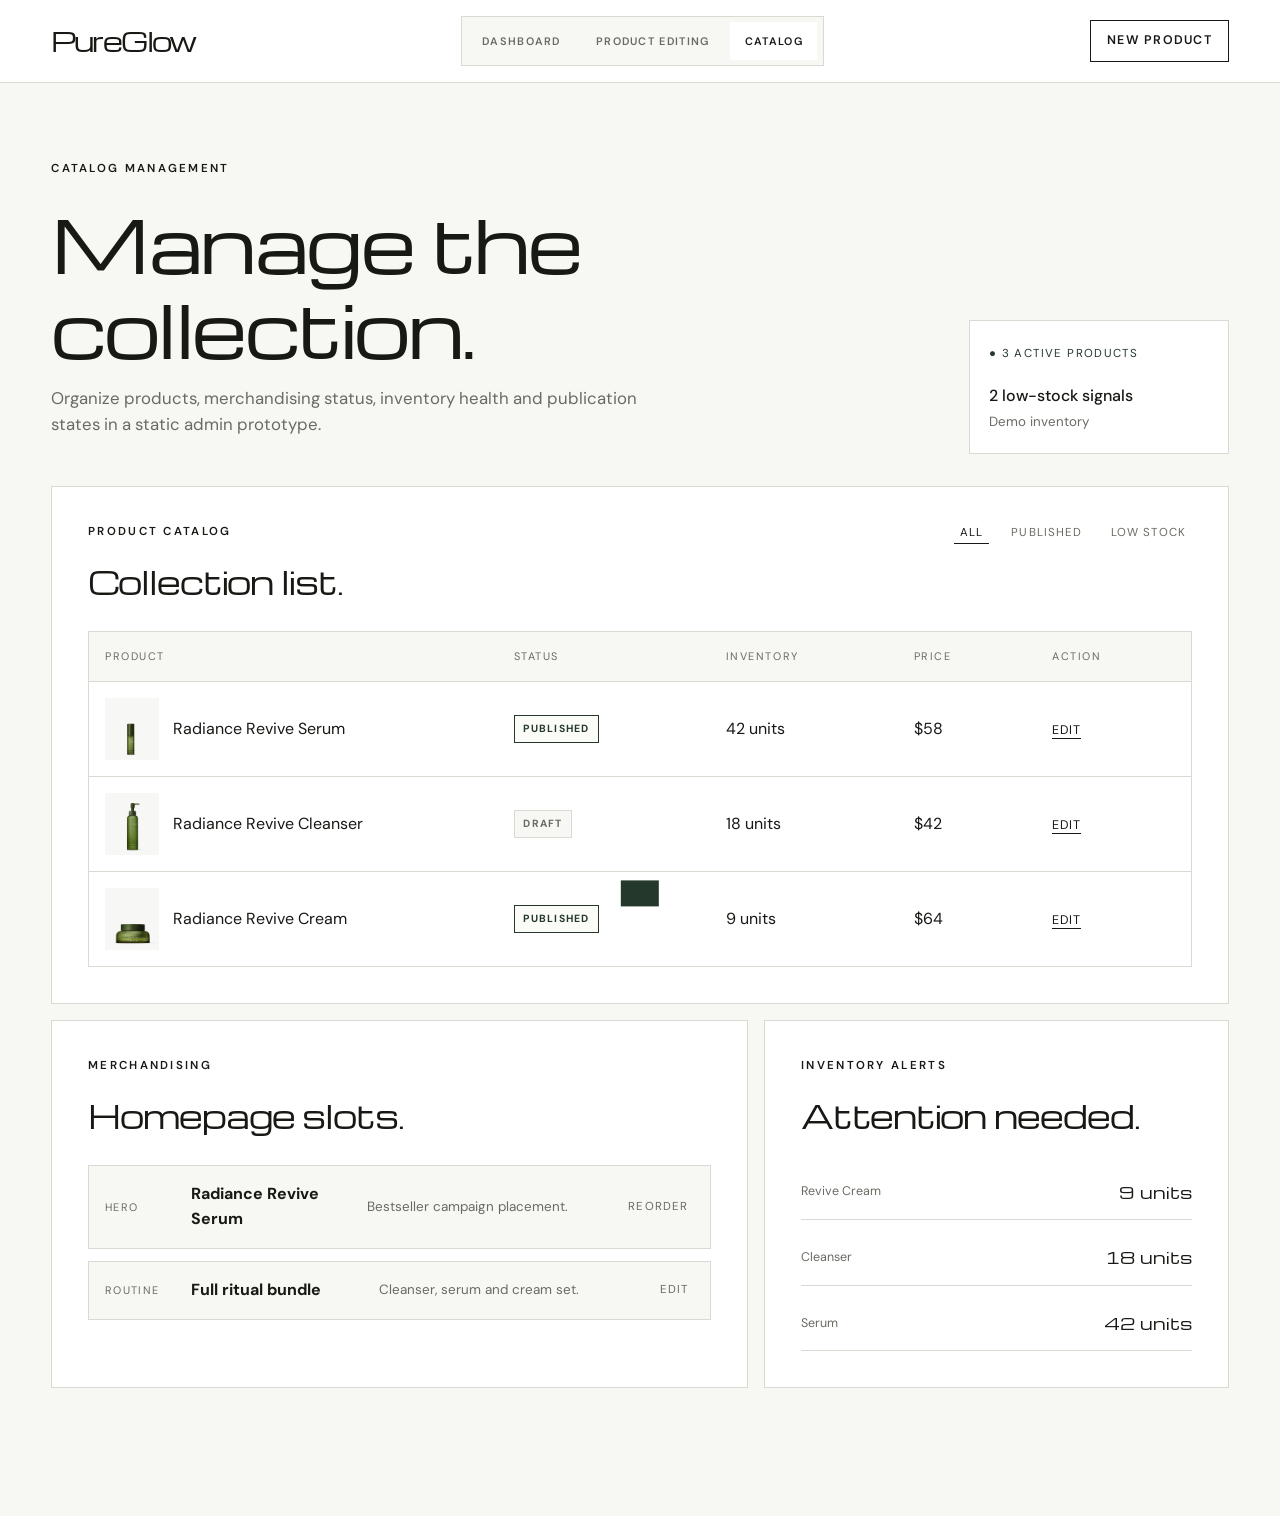
==== admin-catalog.html @ 79639ea2 "add admin catalog, product editing and dashboard pages" ====
<!doctype html>
<html lang="en">
<head>
  <meta charset="utf-8">
  <meta name="viewport" content="width=device-width, initial-scale=1">
  <meta name="description" content="PureGlow admin catalog management concept.">
  <title>Catalog Management — PureGlow Admin</title>
  <link rel="preconnect" href="https://fonts.googleapis.com">
  <link rel="preconnect" href="https://fonts.gstatic.com" crossorigin>
  <link href="https://fonts.googleapis.com/css2?family=DM+Sans:wght@300;400;500;600&family=Michroma&display=swap" rel="stylesheet">
  <link rel="stylesheet" href="./resources/css/style.css">
  <script src="./resources/js/app.js" defer></script>
</head>
<body data-page="admin">
  <a class="skip-link" href="#main">Skip to content</a>
  <header class="admin-header">
    <nav class="admin-topbar shell" aria-label="Admin navigation">
      <a class="wordmark" href="./index.html">PureGlow</a>
      <div class="admin-tabs">
        <a href="./admin-dashboard.html">Dashboard</a>
        <a href="./admin-product-edit.html">Product editing</a>
        <a class="active" href="./admin-catalog.html">Catalog</a>
      </div>
      <button class="button button--outline button--small" type="button" data-admin-action>New product</button>
    </nav>
  </header>

  <main id="main" class="admin-shell shell">
    <section class="admin-hero reveal">
      <div>
        <p class="eyebrow">Catalog management</p>
        <h1>Manage the collection.</h1>
        <p>Organize products, merchandising status, inventory health and publication states in a static admin prototype.</p>
      </div>
      <div class="admin-status"><span>● 3 active products</span><b>2 low-stock signals</b><small>Demo inventory</small></div>
    </section>

    <section class="admin-panel reveal">
      <div class="admin-panel__heading">
        <div><p class="eyebrow">Product catalog</p><h2>Collection list.</h2></div>
        <div class="admin-filters">
          <button class="active" type="button" data-admin-action>All</button>
          <button type="button" data-admin-action>Published</button>
          <button type="button" data-admin-action>Low stock</button>
        </div>
      </div>
      <div class="catalog-table" role="table" aria-label="Catalog products">
        <div class="catalog-row catalog-row--head" role="row">
          <span>Product</span><span>Status</span><span>Inventory</span><span>Price</span><span>Action</span>
        </div>
        <div class="catalog-row" role="row">
          <span><img src="./resources/images/custom-blended-moisture-building-essence.jpg" alt="">Radiance Revive Serum</span>
          <span><b class="admin-badge">Published</b></span>
          <span>42 units</span>
          <span>$58</span>
          <span><a href="./admin-product-edit.html">Edit</a></span>
        </div>
        <div class="catalog-row" role="row">
          <span><img src="./resources/images/custom-blended-milk-cleanser.jpg" alt="">Radiance Revive Cleanser</span>
          <span><b class="admin-badge admin-badge--soft">Draft</b></span>
          <span>18 units</span>
          <span>$42</span>
          <span><a href="./admin-product-edit.html">Edit</a></span>
        </div>
        <div class="catalog-row" role="row">
          <span><img src="./resources/images/custom-blended-conditioning-cream.jpg" alt="">Radiance Revive Cream</span>
          <span><b class="admin-badge">Published</b></span>
          <span>9 units</span>
          <span>$64</span>
          <span><a href="./admin-product-edit.html">Edit</a></span>
        </div>
      </div>
    </section>

    <section class="admin-grid">
      <article class="admin-panel reveal">
        <div class="admin-panel__heading"><div><p class="eyebrow">Merchandising</p><h2>Homepage slots.</h2></div></div>
        <div class="admin-modules">
          <article><span>Hero</span><b>Radiance Revive Serum</b><p>Bestseller campaign placement.</p><button type="button" data-admin-action>Reorder</button></article>
          <article><span>Routine</span><b>Full ritual bundle</b><p>Cleanser, serum and cream set.</p><button type="button" data-admin-action>Edit</button></article>
        </div>
      </article>
      <article class="admin-panel reveal">
        <div class="admin-panel__heading"><div><p class="eyebrow">Inventory alerts</p><h2>Attention needed.</h2></div></div>
        <div class="admin-funnel">
          <div><span>Revive Cream</span><b>9 units</b></div>
          <div><span>Cleanser</span><b>18 units</b></div>
          <div><span>Serum</span><b>42 units</b></div>
        </div>
      </article>
    </section>
  </main>
  <div class="toast" role="status" aria-live="polite" data-toast></div>
</body>
</html>
---- resources/css/style.css ----
:root {
  --ink: #171914;
  --muted: #696b63;
  --paper: #f7f7f3;
  --white: #fff;
  --sage: #dce2d6;
  --forest: #24382b;
  --sand: #c7b794;
  --line: #d9dbd3;
  --shell: min(92vw, 1380px);
  --space: clamp(5rem, 10vw, 10rem);
  --display: "Michroma", sans-serif;
  --body: "DM Sans", sans-serif;
}

* { box-sizing: border-box; }
[hidden] { display: none !important; }
html { scroll-behavior: smooth; }
body { margin: 0; color: var(--ink); background: var(--white); font-family: var(--body); font-size: 16px; line-height: 1.55; -webkit-font-smoothing: antialiased; }
body.locked { overflow: hidden; }
img { display: block; width: 100%; }
a { color: inherit; text-decoration: none; }
button, input, select { font: inherit; }
button { color: inherit; }
h1, h2, h3, p { margin-top: 0; }
h1, h2 { font-family: var(--display); font-weight: 400; letter-spacing: -.035em; line-height: 1.18; }
h2 { font-size: clamp(2rem, 4.2vw, 4.5rem); }
h3 { line-height: 1.25; }
.shell { width: var(--shell); margin-inline: auto; }
.section { padding-block: var(--space); }
.eyebrow { margin-bottom: 1.4rem; font-size: .72rem; font-weight: 600; letter-spacing: .2em; text-transform: uppercase; }
.fine-print { font-size: .72rem !important; color: var(--muted); }
.sr-only { position: absolute; width: 1px; height: 1px; padding: 0; margin: -1px; overflow: hidden; clip: rect(0,0,0,0); white-space: nowrap; border: 0; }
.svg-sprite { position: absolute; width: 0; height: 0; overflow: hidden; }
.skip-link { position: fixed; top: .75rem; left: .75rem; z-index: 100; transform: translateY(-200%); padding: .75rem 1rem; background: var(--ink); color: white; }
.skip-link:focus { transform: none; }
:focus-visible { outline: 2px solid #5d795f; outline-offset: 4px; }

.announcement { position: relative; z-index: 31; min-height: 34px; display: grid; place-items: center; padding: .4rem 3rem; background: var(--paper); border-bottom: 1px solid var(--line); font-size: .72rem; letter-spacing: .08em; text-align: center; }
.announcement p { margin: 0; }
.announcement__close { position: absolute; right: 1rem; border: 0; background: none; cursor: pointer; font-size: 1.2rem; }
.site-header { position: sticky; top: 0; z-index: 30; background: rgba(255,255,255,.94); border-bottom: 1px solid transparent; backdrop-filter: blur(16px); transition: border-color .25s; }
.site-header.scrolled { border-color: var(--line); }
.nav { height: 82px; display: grid; grid-template-columns: 1fr auto 1fr; align-items: center; }
.wordmark { font-family: var(--display); font-size: clamp(1.25rem, 2vw, 1.8rem); letter-spacing: -.08em; }
.nav__links { display: flex; gap: clamp(1.2rem, 3vw, 3rem); font-size: .72rem; font-weight: 600; letter-spacing: .14em; text-transform: uppercase; }
.nav__links a { position: relative; }
.nav__links a::after { content: ""; position: absolute; left: 0; right: 100%; bottom: -.5rem; height: 1px; background: currentColor; transition: right .25s; }
.nav__links a:hover::after { right: 0; }
.nav__actions { display: flex; justify-content: flex-end; gap: .35rem; }
.icon-button { position: relative; width: 42px; height: 42px; display: grid; place-items: center; border: 0; background: transparent; cursor: pointer; border-radius: 50%; }
.icon-button:hover, .icon-button.active { background: var(--paper); }
.icon-button svg, .heart-button svg, .save-button svg { width: 21px; height: 21px; }
.count { position: absolute; top: 2px; right: 1px; min-width: 18px; height: 18px; padding: 0 4px; display: grid; place-items: center; border-radius: 20px; color: white; background: var(--forest); font-size: .65rem; }
.nav__menu { display: none; }

.hero { position: relative; min-height: calc(100vh - 116px); max-height: 880px; overflow: hidden; background: #dedbcb; }
.hero__media, .hero__media img { position: absolute; inset: 0; height: 100%; }
.hero__media img { object-fit: cover; }
.hero::after { content: ""; position: absolute; inset: 0; background: linear-gradient(90deg, rgba(20,24,17,.68) 0%, rgba(20,24,17,.34) 36%, transparent 68%); }
.hero__content { position: relative; z-index: 2; width: min(720px, 75%); padding: clamp(5rem, 12vh, 8rem) clamp(1.5rem, 5vw, 5.5rem); color: white; }
.hero h1 { margin-bottom: 1.5rem; font-size: clamp(2.7rem, 6vw, 6.4rem); }
.hero__content > p:not(.eyebrow) { max-width: 420px; margin-bottom: 2.2rem; font-size: 1.08rem; }
.hero__caption { position: absolute; z-index: 2; right: 2rem; bottom: 1.5rem; color: white; font-size: .7rem; letter-spacing: .14em; text-transform: uppercase; }
.button { min-height: 48px; display: inline-flex; justify-content: center; align-items: center; padding: .8rem 1.35rem; border: 1px solid transparent; cursor: pointer; font-size: .78rem; font-weight: 600; letter-spacing: .1em; text-transform: uppercase; transition: color .25s, background .25s, border-color .25s; }
.button--light { border-color: rgba(255,255,255,.65); color: white; }
.button--light:hover { color: var(--ink); background: white; }
.button--dark { color: white; background: var(--ink); }
.button--dark:hover { background: var(--forest); }
.button--outline { border-color: var(--ink); background: transparent; }
.button--outline:hover { color: white; background: var(--ink); }
.button--small { min-height: 42px; padding: .65rem 1rem; }
.button:disabled { cursor: not-allowed; opacity: .45; }
.text-link { display: inline-flex; align-items: center; gap: 1.2rem; padding-bottom: .3rem; border-bottom: 1px solid; font-size: .8rem; font-weight: 600; letter-spacing: .1em; text-transform: uppercase; }
.text-link span { transition: transform .2s; }
.text-link:hover span { transform: translate(3px,-3px); }

.manifesto { display: grid; grid-template-columns: 1.45fr .55fr; gap: 8vw; align-items: end; }
.manifesto h2 { margin-bottom: 0; }
.manifesto__copy { max-width: 440px; padding-bottom: .5rem; }
.manifesto__copy > p { margin-bottom: 2.5rem; color: var(--muted); font-size: 1.12rem; }
.section-heading { display: flex; justify-content: space-between; align-items: end; gap: 2rem; margin-bottom: 3rem; }
.section-heading h2 { margin-bottom: 0; }
.section-heading > p { max-width: 380px; margin-bottom: .5rem; color: var(--muted); }
.products-section { background: var(--paper); }
.product-grid { display: grid; grid-template-columns: repeat(3, 1fr); gap: clamp(1rem, 2.3vw, 2.5rem); }
.product-card__media { position: relative; display: block; overflow: hidden; aspect-ratio: 4 / 4.7; background: #f2f2ef; }
.product-card__media img { position: absolute; inset: 0; height: 100%; object-fit: cover; transition: opacity .55s, transform .7s; }
.product-card__secondary { opacity: 0; }
.product-card__media:hover .product-card__primary { opacity: 0; transform: scale(1.025); }
.product-card__media:hover .product-card__secondary { opacity: 1; transform: scale(1.025); }
.badge { position: absolute; z-index: 2; top: 1rem; left: 1rem; padding: .35rem .55rem; background: rgba(255,255,255,.85); font-size: .65rem; letter-spacing: .12em; text-transform: uppercase; }
.product-card__meta { min-height: 124px; display: flex; justify-content: space-between; gap: 1rem; padding-block: 1.35rem 1rem; border-bottom: 1px solid var(--line); }
.product-card__type { margin-bottom: .45rem; color: var(--muted); font-size: .67rem; letter-spacing: .14em; text-transform: uppercase; }
.product-card h3 { margin-bottom: .35rem; font-size: 1rem; font-weight: 600; }
.product-card__meta div > p:last-child { max-width: 270px; margin-bottom: 0; color: var(--muted); font-size: .88rem; }
.product-card__price { flex: none; margin: 0; font-size: .9rem; }
.product-card__actions { display: flex; gap: .6rem; padding-top: 1rem; }
.product-card__actions .button { flex: 1; }
.heart-button { width: 44px; flex: none; border: 1px solid var(--line); background: transparent; cursor: pointer; }
.heart-button.active svg, .save-button.active svg { fill: var(--forest); color: var(--forest); }

.editorial { display: grid; grid-template-columns: 1.15fr .85fr; gap: clamp(3rem, 8vw, 9rem); align-items: center; }
.editorial__image img { height: min(75vw, 780px); object-fit: cover; }
.editorial__content { max-width: 520px; }
.editorial__content > p:not(.eyebrow) { margin-bottom: 2.5rem; color: var(--muted); font-size: 1.05rem; }
.editorial__facts { margin: 0 0 2.5rem; }
.editorial__facts div { display: grid; grid-template-columns: 55px 1fr; padding: 1rem 0; border-top: 1px solid var(--line); }
.editorial__facts dt { color: var(--muted); font-size: .72rem; }
.editorial__facts dd { margin: 0; }

.concerns { color: white; background: var(--forest); }
.concern-grid { display: grid; grid-template-columns: repeat(4, 1fr); }
.concern-card { position: relative; min-height: 310px; display: flex; flex-direction: column; justify-content: flex-end; padding: 1.8rem; border: 1px solid rgba(255,255,255,.2); transition: color .3s, background .3s; }
.concern-card + .concern-card { border-left: 0; }
.concern-card > span { position: absolute; top: 1.5rem; left: 1.8rem; font-size: .68rem; opacity: .6; }
.concern-card h3 { margin-bottom: .2rem; font-family: var(--display); font-size: 1.25rem; font-weight: 400; }
.concern-card p { margin: 0; opacity: .65; font-size: .85rem; }
.concern-card b { position: absolute; right: 1.8rem; bottom: 1.9rem; font-weight: 400; }
.concern-card:hover { color: var(--ink); background: var(--sage); }

.routine { display: grid; grid-template-columns: .75fr 1.25fr; gap: 8vw; align-items: start; }
.routine__intro { position: sticky; top: 130px; }
.routine__intro > p:not(.eyebrow) { max-width: 420px; color: var(--muted); }
.routine__progress { display: flex; gap: .5rem; margin-top: 2rem; }
.routine__progress span { width: 36px; height: 2px; background: var(--line); }
.routine__progress span.active { background: var(--forest); }
.routine__panel { min-height: 510px; padding: clamp(2rem, 5vw, 5rem); background: var(--paper); }
.step-label { color: var(--muted); font-size: .68rem; letter-spacing: .15em; text-transform: uppercase; }
.routine-step h3 { max-width: 570px; margin: 2.3rem 0 3rem; font-family: var(--display); font-size: clamp(1.35rem, 2.5vw, 2.4rem); font-weight: 400; }
.option-grid { display: grid; grid-template-columns: 1fr 1fr; }
.option-grid button { min-height: 88px; padding: 1rem; border: 1px solid var(--line); background: white; cursor: pointer; text-align: left; }
.option-grid button:nth-child(even) { border-left: 0; }
.option-grid button:nth-child(n+3) { border-top: 0; }
.option-grid button:hover { color: white; background: var(--forest); }
.routine-result__products { margin-bottom: 2rem; }
.routine-result__products div { display: grid; grid-template-columns: 100px 1fr 1fr; gap: 1rem; padding: 1.2rem 0; border-top: 1px solid var(--line); }
.routine-result__products span { color: var(--muted); font-size: .68rem; letter-spacing: .1em; }
.routine-result__products p { margin: 0; color: var(--muted); font-size: .85rem; }
.routine-result__actions { display: flex; align-items: center; gap: 1.5rem; }
.text-button { padding: .5rem 0; border: 0; border-bottom: 1px solid; background: transparent; cursor: pointer; }

.ingredient { display: grid; grid-template-columns: 1fr 1fr; padding: 0; background: var(--sage); }
.ingredient__image img { height: 100%; min-height: 720px; object-fit: cover; }
.ingredient__content { display: flex; flex-direction: column; justify-content: center; padding: clamp(3rem, 8vw, 8rem); }
.ingredient__content > p:not(.eyebrow,.fine-print) { max-width: 520px; color: #4f564e; font-size: 1.05rem; }
.ingredient__metrics { display: flex; gap: 4rem; margin: 2.5rem 0; }
.ingredient__metrics div { display: flex; flex-direction: column; }
.ingredient__metrics strong { font-family: var(--display); font-size: 2.5rem; font-weight: 400; }
.ingredient__metrics span { color: var(--muted); font-size: .72rem; letter-spacing: .1em; text-transform: uppercase; }
.values { display: grid; grid-template-columns: repeat(3,1fr); gap: 1px; padding-top: calc(var(--space) * .7); padding-bottom: calc(var(--space) * .7); background: var(--line); }
.values article { padding: 2rem; background: white; text-align: center; }
.values img { width: 48px; height: 48px; margin: 0 auto 1.5rem; }
.values h3 { margin-bottom: .25rem; font-size: .9rem; letter-spacing: .08em; text-transform: uppercase; }
.values p { margin: 0; color: var(--muted); font-size: .85rem; }

.journal { border-top: 1px solid var(--line); }
.journal-grid { display: grid; grid-template-columns: 1.35fr .65fr; gap: 2rem; }
.journal-card img { aspect-ratio: 4 / 3; object-fit: cover; }
.journal-card--large img { aspect-ratio: 16 / 10; }
.journal-card div { padding: 1.5rem 0; }
.journal-card h3 { max-width: 610px; margin-bottom: 1rem; font-family: var(--display); font-size: clamp(1.1rem, 2vw, 1.8rem); font-weight: 400; }
.journal-card a { border-bottom: 1px solid; font-size: .8rem; }
.newsletter { padding: 5rem 0; background: var(--sand); }
.newsletter__inner { display: grid; grid-template-columns: 1fr 1fr; gap: 4rem; align-items: end; }
.newsletter h2 { max-width: 650px; margin: 0; font-size: clamp(1.6rem, 3vw, 3rem); }
.newsletter form { display: flex; border-bottom: 1px solid var(--ink); }
.newsletter input { flex: 1; min-width: 0; padding: 1rem 0; border: 0; background: transparent; outline: 0; }
.newsletter button { border: 0; background: transparent; cursor: pointer; font-size: .75rem; letter-spacing: .08em; text-transform: uppercase; }
.newsletter button span { margin-left: 1rem; }
.site-footer { padding: 5rem 0 1.5rem; color: white; background: var(--ink); }
.footer__grid { display: grid; grid-template-columns: 2fr repeat(3,1fr); gap: 4rem; }
.wordmark--light { display: inline-block; margin-bottom: 1.5rem; }
.footer__grid > div:first-child p { max-width: 330px; color: #a9aba4; }
.footer__label { color: #777a71; font-size: .68rem; letter-spacing: .16em; text-transform: uppercase; }
.footer__grid > div:not(:first-child) { display: flex; flex-direction: column; align-items: flex-start; gap: .7rem; font-size: .85rem; }
.footer__grid a:hover { color: var(--sand); }
.footer__bottom { display: flex; justify-content: space-between; margin-top: 5rem; padding-top: 1.3rem; border-top: 1px solid #343630; color: #777a71; font-size: .72rem; }

.overlay { position: fixed; z-index: 60; inset: 0; background: rgba(13,15,11,.42); backdrop-filter: blur(3px); }
.drawer { position: fixed; z-index: 70; top: 0; right: 0; width: min(480px, 100%); height: 100dvh; display: flex; flex-direction: column; background: white; transform: translateX(102%); transition: transform .35s ease; }
.drawer.open { transform: none; }
.drawer__header { min-height: 86px; display: flex; justify-content: space-between; align-items: center; padding: 1.5rem 2rem; border-bottom: 1px solid var(--line); }
.drawer__header h2 { margin: 0; font-family: var(--body); font-size: 1.1rem; letter-spacing: 0; }
.drawer__header button, .search-panel__header button { border: 0; background: none; cursor: pointer; font-size: 1.8rem; }
.drawer__body { flex: 1; overflow: auto; padding: 2rem; }
.empty-state { height: 100%; display: grid; place-content: center; text-align: center; color: var(--muted); }
.empty-state b { margin-bottom: .5rem; color: var(--ink); font-family: var(--display); font-weight: 400; }
.drawer-item { display: grid; grid-template-columns: 90px 1fr auto; gap: 1rem; padding-bottom: 1.2rem; margin-bottom: 1.2rem; border-bottom: 1px solid var(--line); }
.drawer-item img { width: 90px; height: 105px; object-fit: cover; background: var(--paper); }
.drawer-item h3 { margin-bottom: .2rem; font-size: .9rem; }
.drawer-item p { color: var(--muted); font-size: .8rem; }
.drawer-item button { align-self: start; border: 0; background: none; cursor: pointer; }
.drawer__footer { padding: 1.5rem 2rem 2rem; border-top: 1px solid var(--line); }
.drawer__footer > div { display: flex; justify-content: space-between; margin-bottom: 1.2rem; }
.drawer__footer .button { width: 100%; }
.drawer__footer p { margin: .8rem 0 0; color: var(--muted); font-size: .72rem; text-align: center; }
.search-panel { position: fixed; z-index: 80; inset: 0; overflow: auto; background: var(--paper); }
.search-panel__header { height: 92px; display: flex; justify-content: space-between; align-items: center; }
.search-panel__content { padding-top: min(13vh, 9rem); }
.search-panel input { width: 100%; padding: 0 0 1.2rem; border: 0; border-bottom: 1px solid var(--ink); background: transparent; outline: 0; font-family: var(--display); font-size: clamp(1.4rem, 4vw, 4rem); }
.search-results { display: grid; grid-template-columns: repeat(3,1fr); gap: 1.5rem; margin-top: 3rem; }
.search-result { display: grid; grid-template-columns: 95px 1fr; gap: 1rem; padding: 1rem; background: white; }
.search-result img { height: 105px; object-fit: cover; }
.search-result p { margin: .35rem 0 0; color: var(--muted); font-size: .8rem; }
.toast { position: fixed; z-index: 100; left: 50%; bottom: 2rem; padding: .8rem 1.2rem; color: white; background: var(--forest); transform: translate(-50%, 150%); transition: transform .3s; font-size: .8rem; }
.toast.show { transform: translate(-50%,0); }

/* Product detail */
.breadcrumbs { display: flex; gap: .7rem; padding-top: 1.5rem; color: var(--muted); font-size: .72rem; }
.product-detail { display: grid; grid-template-columns: 1.18fr .82fr; gap: clamp(3rem, 8vw, 8rem); padding-top: 2rem; padding-bottom: var(--space); }
.product-gallery__main { background: var(--paper); }
.product-gallery__main img { aspect-ratio: 1 / 1.08; object-fit: cover; }
.product-gallery__thumbs { display: grid; grid-template-columns: repeat(3,1fr); gap: .7rem; margin-top: .7rem; }
.product-gallery__thumbs button { padding: 0; border: 1px solid transparent; background: var(--paper); cursor: pointer; }
.product-gallery__thumbs button.active { border-color: var(--ink); }
.product-gallery__thumbs img { aspect-ratio: 1; object-fit: cover; }
.product-info { position: sticky; top: 120px; align-self: start; padding-top: 2rem; }
.product-info__title { display: flex; justify-content: space-between; gap: 2rem; align-items: start; }
.product-info h1 { font-size: clamp(2.2rem, 4.5vw, 4.7rem); }
.product-info__title > p { font-size: 1.1rem; }
.product-info__lead { max-width: 580px; color: var(--muted); font-size: 1.05rem; }
.rating { display: flex; gap: 1rem; margin: 1.5rem 0; font-size: .78rem; }
.rating span { letter-spacing: .16em; }
.rating a { border-bottom: 1px solid; }
.skin-tags { display: flex; flex-wrap: wrap; gap: .5rem; margin-bottom: 2rem; }
.skin-tags span { padding: .4rem .7rem; border: 1px solid var(--line); border-radius: 30px; color: var(--muted); font-size: .72rem; }
.purchase-row { display: grid; grid-template-columns: 120px 1fr; gap: .7rem; }
.quantity { display: grid; grid-template-columns: repeat(3,1fr); border: 1px solid var(--line); }
.quantity button { border: 0; background: white; cursor: pointer; font-size: 1.1rem; }
.quantity output { display: grid; place-items: center; }
.save-button { width: 100%; display: flex; justify-content: center; align-items: center; gap: .7rem; margin-top: .7rem; padding: .75rem; border: 1px solid var(--line); background: white; cursor: pointer; font-size: .78rem; }
.delivery-note { margin: 1.3rem 0 2rem; color: var(--muted); font-size: .78rem; }
.delivery-note span { margin-right: .45rem; color: #6b8e67; font-size: .6rem; }
.accordions { border-top: 1px solid var(--line); }
.accordions details { border-bottom: 1px solid var(--line); }
.accordions summary { display: flex; justify-content: space-between; padding: 1.2rem 0; cursor: pointer; font-size: .85rem; font-weight: 600; list-style: none; }
.accordions summary::-webkit-details-marker { display: none; }
.accordions details[open] summary span { transform: rotate(45deg); }
.accordions details > div { padding: 0 0 1.2rem; color: var(--muted); font-size: .9rem; }
.product-story { display: grid; grid-template-columns: .75fr 1.25fr; gap: 7vw; align-items: center; border-top: 1px solid var(--line); }
.product-story__copy p:not(.eyebrow) { max-width: 450px; color: var(--muted); }
.product-story__image img { max-height: 680px; object-fit: cover; }
.formula { background: var(--forest); color: white; }
.formula-grid { display: grid; grid-template-columns: repeat(3,1fr); }
.formula-grid article { min-height: 300px; padding: 2rem; border: 1px solid rgba(255,255,255,.18); }
.formula-grid article + article { border-left: 0; }
.formula-grid span { opacity: .5; font-size: .72rem; }
.formula-grid h3 { margin-top: 7rem; font-family: var(--display); font-weight: 400; }
.formula-grid p { max-width: 300px; margin: 0; opacity: .65; }
.reviews { display: grid; grid-template-columns: .4fr .6fr; gap: 8vw; }
.reviews__score { display: flex; flex-direction: column; align-items: flex-start; }
.reviews__score strong { font-family: var(--display); font-size: 5rem; font-weight: 400; }
.reviews__score span { letter-spacing: .2em; }
.reviews__score > p:last-child { color: var(--muted); font-size: .8rem; }
.reviews__list blockquote { margin: 0; padding: 2rem 0; border-top: 1px solid var(--line); }
.reviews__list blockquote p { font-family: var(--display); font-size: clamp(1.1rem, 2vw, 1.7rem); }
.reviews__list footer { display: flex; justify-content: space-between; color: var(--muted); font-size: .75rem; }
.recommendations { background: var(--paper); }
.product-grid--two { grid-template-columns: repeat(2, minmax(0, 440px)); }
.mobile-buy { display: none; }

/* Checkout */
body[data-page="checkout"] { background: var(--paper); }
.checkout-header { border-bottom-color: var(--line); }
.checkout-steps { display: flex; justify-content: center; gap: .75rem; color: var(--muted); font-size: .68rem; font-weight: 600; letter-spacing: .14em; text-transform: uppercase; }
.checkout-steps span { display: inline-flex; align-items: center; gap: .75rem; }
.checkout-steps span:not(:last-child)::after { content: ""; width: 36px; height: 1px; background: var(--line); }
.checkout-steps .active { color: var(--ink); }
.checkout-back { border-bottom: 0; font-size: .68rem; }
.checkout-hero { padding: clamp(3rem, 6vw, 5.4rem) 0 clamp(1.4rem, 3vw, 2.8rem); background: linear-gradient(180deg, white 0%, var(--paper) 100%); }
.checkout-hero__inner { max-width: 780px; }
.checkout-hero h1 { margin-bottom: 1rem; font-size: clamp(2.5rem, 5vw, 4.8rem); }
.checkout-hero p:not(.eyebrow) { max-width: 620px; color: var(--muted); font-size: 1.08rem; }
.checkout { display: grid; grid-template-columns: minmax(0, 1fr) minmax(360px, 470px); gap: clamp(2rem, 5vw, 5rem); padding-bottom: var(--space); }
.checkout-form { display: grid; gap: 1rem; }
.checkout-card, .order-summary__sticky, .confirmation__card { border: 1px solid var(--line); background: white; }
.checkout-card { padding: clamp(1.4rem, 3vw, 2.4rem); }
.checkout-card__heading { display: flex; justify-content: space-between; align-items: start; gap: 2rem; margin-bottom: 1.6rem; }
.checkout-card__heading h2, .order-summary__header h2 { margin: 0; font-family: var(--display); font-size: clamp(1.25rem, 2.2vw, 2rem); font-weight: 400; }
.checkout-card__heading .eyebrow, .order-summary__header .eyebrow { margin-bottom: .45rem; }
.checkout-card__heading > span { padding: .32rem .55rem; border: 1px solid var(--line); border-radius: 999px; color: var(--muted); font-size: .68rem; letter-spacing: .12em; text-transform: uppercase; }
.express-options { display: grid; grid-template-columns: repeat(3,1fr); gap: .7rem; }
.express-options button { min-height: 50px; border: 1px solid var(--ink); background: var(--ink); color: white; cursor: pointer; font-size: .78rem; font-weight: 600; letter-spacing: .08em; text-transform: uppercase; }
.express-options button:hover { background: var(--forest); border-color: var(--forest); }
.field-grid { display: grid; grid-template-columns: 1fr 1fr; gap: .9rem; }
.field { display: flex; flex-direction: column; gap: .45rem; color: var(--muted); font-size: .72rem; font-weight: 600; letter-spacing: .1em; text-transform: uppercase; }
.field--full { grid-column: 1 / -1; }
.field input, .field select, .field textarea, .promo input { width: 100%; min-height: 52px; padding: .9rem 1rem; border: 1px solid var(--line); border-radius: 0; background: var(--paper); color: var(--ink); outline: 0; font-size: .95rem; letter-spacing: 0; text-transform: none; }
.field textarea { min-height: 130px; resize: vertical; }
.field input:focus, .field select:focus, .field textarea:focus, .promo input:focus { border-color: var(--forest); background: white; }
.field.invalid input { border-color: #9d483d; background: #fff8f6; }
.field__error { display: none; color: #9d483d; font-size: .68rem; font-weight: 500; letter-spacing: .03em; text-transform: none; }
.field.invalid .field__error { display: block; }
.check-field { flex-direction: row; align-items: start; gap: .7rem; color: var(--muted); font-size: .83rem; font-weight: 400; letter-spacing: 0; text-transform: none; }
.check-field input { width: 17px; height: 17px; min-height: 0; margin-top: .12rem; accent-color: var(--forest); }
.delivery-options { display: grid; gap: .7rem; margin-top: 1.4rem; }
.delivery-options label { display: grid; grid-template-columns: auto 1fr auto; gap: .9rem; align-items: center; padding: 1rem; border: 1px solid var(--line); cursor: pointer; background: var(--paper); }
.delivery-options label:has(input:checked) { border-color: var(--forest); background: #fbfcf8; }
.delivery-options input { accent-color: var(--forest); }
.delivery-options span { display: flex; flex-direction: column; }
.delivery-options b { font-size: .9rem; }
.delivery-options small { color: var(--muted); font-size: .78rem; }
.delivery-options strong { font-size: .88rem; }
.payment-methods { display: grid; gap: .75rem; }
.payment-method { display: grid; grid-template-columns: auto auto 1fr auto; gap: .9rem; align-items: center; padding: 1rem; border: 1px solid var(--line); background: var(--paper); cursor: pointer; }
.payment-method:has(input:checked) { border-color: var(--forest); background: #fbfcf8; }
.payment-method input { accent-color: var(--forest); }
.payment-method__icon { width: 44px; height: 32px; display: grid; place-items: center; border: 1px solid var(--line); background: white; color: var(--forest); font-weight: 600; letter-spacing: .08em; }
.payment-method span:not(.payment-method__icon) { display: flex; flex-direction: column; }
.payment-method b { font-size: .9rem; }
.payment-method small { color: var(--muted); font-size: .78rem; }
.payment-method strong { color: var(--muted); font-size: .7rem; letter-spacing: .12em; text-transform: uppercase; }
.new-payment-form { margin-top: .75rem; padding: 1.1rem; border: 1px solid var(--line); background: #fbfcf8; }
.payment-disclaimer { margin: 1rem 0 0; color: var(--muted); font-size: .78rem; }
.checkout-actions { display: flex; justify-content: space-between; gap: 1rem; padding-top: .5rem; }
.order-summary { align-self: start; }
.order-summary__sticky { position: sticky; top: 112px; padding: clamp(1.3rem, 2.4vw, 2rem); }
.order-summary__header { display: flex; justify-content: space-between; align-items: start; gap: 1rem; padding-bottom: 1.2rem; border-bottom: 1px solid var(--line); }
.order-summary__header > span { color: var(--muted); font-size: .75rem; }
.checkout-items { display: grid; gap: 1rem; padding: 1.4rem 0; }
.checkout-item { display: grid; grid-template-columns: 74px 1fr auto; gap: 1rem; align-items: start; }
.checkout-item__image { position: relative; background: var(--paper); }
.checkout-item__image img { width: 74px; height: 86px; object-fit: cover; }
.checkout-item__image span { position: absolute; top: -.5rem; right: -.5rem; width: 24px; height: 24px; display: grid; place-items: center; border-radius: 50%; background: var(--forest); color: white; font-size: .68rem; }
.checkout-item h3 { margin-bottom: .25rem; font-size: .9rem; }
.checkout-item p { margin-bottom: .35rem; color: var(--muted); font-size: .78rem; }
.checkout-item button { padding: 0; border: 0; border-bottom: 1px solid; background: none; color: var(--muted); cursor: pointer; font-size: .72rem; }
.checkout-item strong { font-size: .86rem; }
.checkout-empty { padding: 2rem 1rem; border: 1px dashed var(--line); text-align: center; }
.checkout-empty b { font-family: var(--display); font-weight: 400; }
.checkout-empty p { color: var(--muted); font-size: .84rem; }
.promo { display: grid; grid-template-columns: 1fr auto; gap: .6rem; padding: 1.2rem 0; border-top: 1px solid var(--line); border-bottom: 1px solid var(--line); }
.promo button { padding-inline: 1rem; border: 1px solid var(--ink); background: var(--ink); color: white; cursor: pointer; font-size: .72rem; letter-spacing: .1em; text-transform: uppercase; }
.summary-lines { display: grid; gap: .75rem; padding: 1.2rem 0; border-bottom: 1px solid var(--line); }
.summary-lines div, .summary-total { display: flex; justify-content: space-between; gap: 1rem; }
.summary-lines span { color: var(--muted); font-size: .86rem; }
.summary-lines strong { font-size: .88rem; }
.summary-total { align-items: baseline; padding: 1.1rem 0; }
.summary-total span { font-weight: 600; }
.summary-total strong { font-family: var(--display); font-size: 1.6rem; font-weight: 400; }
.checkout-note { display: grid; grid-template-columns: auto 1fr; gap: .6rem; padding: 1rem; background: var(--sage); }
.checkout-note span { color: var(--forest); font-size: .7rem; }
.checkout-note p { margin: 0; color: #4f564e; font-size: .78rem; }
.confirmation { min-height: 70vh; display: grid; place-items: center; padding: var(--space) 5vw; background: var(--paper); }
.confirmation__card { width: min(720px, 100%); padding: clamp(2rem, 5vw, 4rem); text-align: center; }
.confirmation__card h2 { font-size: clamp(2rem, 4vw, 4rem); }
.confirmation__card > p:not(.eyebrow) { max-width: 470px; margin-inline: auto; color: var(--muted); }
.confirmation__details { display: grid; grid-template-columns: 1fr 1fr; margin: 2rem 0; border: 1px solid var(--line); text-align: left; }
.confirmation__details div { padding: 1rem; }
.confirmation__details div + div { border-left: 1px solid var(--line); }
.confirmation__details span { display: block; color: var(--muted); font-size: .68rem; letter-spacing: .12em; text-transform: uppercase; }
.confirmation__details strong { font-weight: 500; }

/* Profile */
body[data-page="profile"] { background: var(--paper); }
.profile-hero { padding: clamp(4rem, 8vw, 8rem) 0; background: linear-gradient(180deg, white, var(--paper)); }
.profile-hero__grid { display: grid; grid-template-columns: 1fr minmax(320px, 430px); gap: clamp(2rem, 7vw, 7rem); align-items: end; }
.profile-hero h1 { max-width: 850px; margin-bottom: 1.3rem; font-size: clamp(2.5rem, 5.8vw, 6rem); }
.profile-hero p:not(.eyebrow) { max-width: 560px; color: var(--muted); font-size: 1.08rem; }
.profile-card { padding: clamp(1.6rem, 3vw, 2.4rem); border: 1px solid var(--line); background: white; }
.profile-avatar { width: 78px; height: 78px; display: grid; place-items: center; margin-bottom: 2rem; border-radius: 50%; background: var(--forest); color: white; font-family: var(--display); font-size: 1.15rem; letter-spacing: -.08em; }
.profile-card h2 { margin-bottom: .35rem; font-size: clamp(1.4rem, 2.2vw, 2rem); }
.profile-card > p:not(.eyebrow) { margin-bottom: 2rem; color: var(--muted); }
.profile-card__meta { display: grid; grid-template-columns: 1fr 1fr; gap: 1px; background: var(--line); }
.profile-card__meta span { display: flex; flex-direction: column; padding: 1rem; background: var(--paper); color: var(--muted); font-size: .72rem; letter-spacing: .1em; text-transform: uppercase; }
.profile-card__meta b { margin-bottom: .25rem; color: var(--ink); font-size: .92rem; letter-spacing: 0; text-transform: none; }
.profile-dashboard { display: grid; grid-template-columns: 230px minmax(0,1fr); gap: clamp(2rem, 5vw, 5rem); padding-bottom: var(--space); }
.profile-nav { position: sticky; top: 118px; align-self: start; display: grid; gap: .3rem; padding: 1rem; border: 1px solid var(--line); background: white; }
.profile-nav a { padding: .85rem 1rem; color: var(--muted); font-size: .75rem; font-weight: 600; letter-spacing: .12em; text-transform: uppercase; }
.profile-nav a:hover { color: var(--ink); background: var(--paper); }
.profile-content { display: grid; gap: 1.2rem; }
.profile-panel { padding: clamp(1.5rem, 3vw, 2.6rem); border: 1px solid var(--line); background: white; }
.profile-panel__heading { display: flex; justify-content: space-between; align-items: start; gap: 2rem; margin-bottom: 2rem; }
.profile-panel__heading h2 { margin: 0; font-size: clamp(1.45rem, 2.8vw, 2.8rem); }
.profile-metrics { display: grid; grid-template-columns: repeat(3,1fr); gap: 1px; background: var(--line); }
.profile-metrics article { min-height: 190px; display: flex; flex-direction: column; justify-content: flex-end; padding: 1.3rem; background: var(--paper); }
.profile-metrics span, .profile-order span { color: var(--muted); font-size: .68rem; letter-spacing: .13em; text-transform: uppercase; }
.profile-metrics strong { margin: 1.8rem 0 .4rem; font-family: var(--display); font-size: clamp(1.2rem, 2vw, 1.8rem); font-weight: 400; }
.profile-metrics p { margin: 0; color: var(--muted); font-size: .84rem; }
.profile-form__footer { display: flex; justify-content: space-between; align-items: center; gap: 2rem; margin-top: 1.4rem; padding-top: 1.4rem; border-top: 1px solid var(--line); }
.profile-form__footer p { max-width: 520px; margin: 0; color: var(--muted); font-size: .84rem; }
.profile-order { display: grid; grid-template-columns: repeat(4,1fr); gap: 1px; background: var(--line); }
.profile-order div, .profile-order p { padding: 1.2rem; background: var(--paper); }
.profile-order strong { display: block; margin-top: .4rem; font-weight: 500; }
.profile-order p { grid-column: 1 / -1; margin: 0; color: var(--muted); }
.profile-empty { padding: 2rem; border: 1px dashed var(--line); background: var(--paper); text-align: center; }
.profile-empty b { font-family: var(--display); font-weight: 400; }
.profile-empty p { max-width: 420px; margin: .7rem auto 1.2rem; color: var(--muted); }
.profile-saved-grid { display: grid; grid-template-columns: repeat(2,1fr); gap: 1rem; }
.profile-saved-card { display: grid; grid-template-columns: 120px 1fr; gap: 1rem; align-items: start; padding: 1rem; border: 1px solid var(--line); background: var(--paper); }
.profile-saved-card img { height: 140px; object-fit: cover; background: white; }
.profile-saved-card p { margin-bottom: .35rem; color: var(--muted); font-size: .68rem; letter-spacing: .12em; text-transform: uppercase; }
.profile-saved-card h3 { margin-bottom: .4rem; font-size: 1rem; }
.profile-saved-card span { color: var(--muted); font-size: .86rem; }
.profile-saved-card .button { grid-column: 2; justify-self: start; }

/* Admin */
body[data-page="admin"] { background: var(--paper); }
.admin-header { position: sticky; top: 0; z-index: 30; border-bottom: 1px solid var(--line); background: rgba(255,255,255,.94); backdrop-filter: blur(16px); }
.admin-topbar { min-height: 82px; display: grid; grid-template-columns: auto 1fr auto; gap: 2rem; align-items: center; }
.admin-tabs { justify-self: center; display: flex; gap: .4rem; padding: .35rem; border: 1px solid var(--line); background: var(--paper); }
.admin-tabs a { padding: .65rem .9rem; color: var(--muted); font-size: .68rem; font-weight: 600; letter-spacing: .12em; text-transform: uppercase; }
.admin-tabs a.active, .admin-tabs a:hover { color: var(--ink); background: white; }
.admin-shell { padding: clamp(3rem, 6vw, 6rem) 0 var(--space); }
.admin-hero { display: grid; grid-template-columns: 1fr auto; gap: 2rem; align-items: end; margin-bottom: 2rem; }
.admin-hero h1 { max-width: 840px; margin-bottom: 1rem; font-size: clamp(2.4rem, 5.6vw, 5.8rem); }
.admin-hero p:not(.eyebrow) { max-width: 620px; color: var(--muted); font-size: 1.05rem; }
.admin-status { min-width: 260px; padding: 1.2rem; border: 1px solid var(--line); background: white; }
.admin-status span { color: var(--forest); font-size: .72rem; letter-spacing: .12em; text-transform: uppercase; }
.admin-status b { display: block; margin-top: 1.2rem; font-weight: 500; }
.admin-status small { color: var(--muted); }
.admin-metrics { display: grid; grid-template-columns: repeat(4,1fr); gap: 1px; margin-bottom: 1rem; background: var(--line); }
.admin-metrics article { min-height: 210px; display: flex; flex-direction: column; justify-content: flex-end; padding: 1.4rem; background: white; }
.admin-metrics span { color: var(--muted); font-size: .68rem; letter-spacing: .14em; text-transform: uppercase; }
.admin-metrics strong { margin: 2rem 0 .4rem; font-family: var(--display); font-size: clamp(1.6rem, 3vw, 3rem); font-weight: 400; }
.admin-metrics p { margin: 0; color: var(--muted); font-size: .86rem; }
.admin-grid { display: grid; grid-template-columns: 1.2fr .8fr; gap: 1rem; margin-top: 1rem; }
.admin-panel { padding: clamp(1.4rem, 2.8vw, 2.3rem); border: 1px solid var(--line); background: white; }
.admin-panel--wide { grid-column: span 1; }
.admin-panel__heading { display: flex; justify-content: space-between; gap: 1.5rem; align-items: start; margin-bottom: 2rem; }
.admin-panel__heading h2 { margin: 0; font-size: clamp(1.3rem, 2.4vw, 2.4rem); }
.admin-chart { height: 320px; display: grid; grid-template-columns: repeat(7,1fr); gap: .75rem; align-items: end; padding-top: 2rem; border-top: 1px solid var(--line); }
.admin-chart span { position: relative; min-height: var(--h); display: flex; align-items: flex-end; justify-content: center; background: linear-gradient(180deg, var(--sage), var(--forest)); }
.admin-chart b { position: absolute; bottom: -2rem; color: var(--muted); font-size: .68rem; font-weight: 600; letter-spacing: .1em; text-transform: uppercase; }
.admin-funnel { display: grid; gap: .7rem; }
.admin-funnel div { display: flex; justify-content: space-between; align-items: center; padding: .9rem 0; border-bottom: 1px solid var(--line); }
.admin-funnel span { color: var(--muted); font-size: .78rem; }
.admin-funnel b { font-family: var(--display); font-weight: 400; }
.admin-list { display: grid; gap: 1rem; }
.admin-list div { display: grid; grid-template-columns: 64px 1fr auto; gap: 1rem; align-items: center; }
.admin-list img { width: 64px; height: 74px; object-fit: cover; background: var(--paper); }
.admin-list span { font-size: .9rem; }
.admin-list b { font-size: .86rem; }
.admin-editor { display: grid; grid-template-columns: minmax(0,1fr) 390px; gap: 1rem; margin-bottom: 1rem; }
.admin-preview { align-self: start; position: sticky; top: 112px; }
.admin-preview img { margin-bottom: 1.4rem; aspect-ratio: 1; object-fit: cover; background: var(--paper); }
.admin-preview h2 { margin-bottom: .4rem; font-size: 1.6rem; }
.admin-preview > p:not(.eyebrow) { color: var(--muted); }
.admin-actions { display: flex; justify-content: flex-end; gap: .75rem; margin-top: 1.4rem; padding-top: 1.4rem; border-top: 1px solid var(--line); }
.admin-badge { display: inline-flex; align-items: center; min-height: 28px; padding: .25rem .55rem; border: 1px solid var(--forest); color: var(--forest); background: #fbfcf8; font-size: .65rem; letter-spacing: .12em; text-transform: uppercase; }
.admin-badge--soft { border-color: var(--line); color: var(--muted); background: var(--paper); }
.admin-modules { display: grid; gap: .75rem; }
.admin-modules article { display: grid; grid-template-columns: 70px 1fr 1.5fr auto; gap: 1rem; align-items: center; padding: 1rem; border: 1px solid var(--line); background: var(--paper); }
.admin-modules span { color: var(--muted); font-size: .68rem; letter-spacing: .12em; text-transform: uppercase; }
.admin-modules p { margin: 0; color: var(--muted); font-size: .84rem; }
.admin-modules button, .admin-filters button { border: 0; border-bottom: 1px solid transparent; background: none; cursor: pointer; color: var(--muted); font-size: .72rem; letter-spacing: .1em; text-transform: uppercase; }
.admin-modules button:hover, .admin-filters button:hover, .admin-filters button.active { color: var(--ink); border-color: currentColor; }
.admin-filters { display: flex; gap: 1rem; flex-wrap: wrap; }
.catalog-table { display: grid; border: 1px solid var(--line); }
.catalog-row { display: grid; grid-template-columns: 1.6fr .8fr .7fr .5fr .5fr; gap: 1rem; align-items: center; padding: 1rem; border-top: 1px solid var(--line); }
.catalog-row:first-child { border-top: 0; }
.catalog-row--head { color: var(--muted); background: var(--paper); font-size: .68rem; letter-spacing: .14em; text-transform: uppercase; }
.catalog-row span:first-child { display: flex; align-items: center; gap: .9rem; }
.catalog-row img { width: 54px; height: 62px; object-fit: cover; background: var(--paper); }
.catalog-row a { border-bottom: 1px solid; font-size: .78rem; letter-spacing: .08em; text-transform: uppercase; }

/* Case study */
.case-hero { padding: clamp(5rem, 10vw, 9rem) 0; background: var(--paper); }
.case-hero__grid { display: grid; grid-template-columns: 1.2fr .8fr; gap: 6vw; align-items: end; }
.case-hero h1 { max-width: 900px; font-size: clamp(2.8rem, 7vw, 7rem); }
.case-hero__meta { display: grid; grid-template-columns: repeat(2,1fr); gap: 1rem; }
.case-hero__meta div { padding-top: 1rem; border-top: 1px solid var(--line); }
.case-hero__meta span { display: block; color: var(--muted); font-size: .68rem; letter-spacing: .12em; text-transform: uppercase; }
.case-cover img { max-height: 800px; object-fit: cover; }
.case-section { display: grid; grid-template-columns: .4fr .6fr; gap: 8vw; }
.case-section__label { font-size: .72rem; letter-spacing: .14em; text-transform: uppercase; }
.case-section__body { max-width: 790px; }
.case-section__body > p { color: var(--muted); font-size: clamp(1.1rem, 2vw, 1.5rem); }
.case-stats { display: grid; grid-template-columns: repeat(3,1fr); margin-top: 3rem; }
.case-stats div { padding: 1.5rem; border: 1px solid var(--line); }
.case-stats div + div { border-left: 0; }
.case-stats strong { display: block; margin-bottom: .4rem; font-family: var(--display); font-size: 2rem; font-weight: 400; }
.case-stats span { color: var(--muted); font-size: .8rem; }
.system-block { padding: var(--space) 0; background: var(--forest); color: white; }
.swatches { display: grid; grid-template-columns: repeat(5,1fr); margin-top: 3rem; }
.swatch { min-height: 230px; display: flex; flex-direction: column; justify-content: flex-end; padding: 1rem; color: var(--ink); }
.swatch span { display: block; font-size: .72rem; }
.type-samples { margin-top: 4rem; }
.type-samples div { display: grid; grid-template-columns: .3fr .7fr; padding: 2rem 0; border-top: 1px solid rgba(255,255,255,.2); }
.type-samples span { opacity: .6; font-size: .72rem; }
.type-samples .display-sample { font-family: var(--display); font-size: clamp(1.5rem, 4vw, 4rem); }
.type-samples .body-sample { font-size: 1.2rem; }
.flow { display: grid; grid-template-columns: repeat(4,1fr); margin-top: 3rem; }
.flow div { position: relative; padding: 2rem 1.5rem; border: 1px solid var(--line); }
.flow div + div { border-left: 0; }
.flow span { color: var(--muted); font-size: .68rem; }
.flow h3 { margin: 3rem 0 .5rem; font-family: var(--display); font-weight: 400; }
.flow p { margin: 0; color: var(--muted); font-size: .84rem; }
.case-gallery { display: grid; grid-template-columns: 1fr 1fr; gap: 1rem; }
.case-gallery img { height: 100%; min-height: 460px; object-fit: cover; }

.reveal { opacity: 0; transform: translateY(24px); transition: opacity .7s ease, transform .7s ease; }
.reveal.visible { opacity: 1; transform: none; }

@media (max-width: 900px) {
  .nav { grid-template-columns: 1fr auto; }
  .nav__links { position: fixed; top: 0; right: 0; z-index: -1; width: min(420px,100%); height: 100dvh; display: flex; flex-direction: column; justify-content: center; align-items: center; background: white; transform: translateX(100%); transition: transform .35s; font-size: .9rem; }
  .nav__links.open { transform: none; }
  .nav__menu { display: grid; }
  .manifesto, .routine, .case-section { grid-template-columns: 1fr; }
  .routine__intro { position: static; }
  .concern-grid { grid-template-columns: 1fr 1fr; }
  .concern-card:nth-child(3) { border-left: 1px solid rgba(255,255,255,.2); }
  .concern-card:nth-child(n+3) { border-top: 0; }
  .footer__grid { grid-template-columns: 1.5fr repeat(2,1fr); }
  .footer__grid > div:last-child { display: none; }
  .product-detail { grid-template-columns: 1fr 1fr; gap: 2.5rem; }
  .product-info { position: static; }
  .search-results { grid-template-columns: 1fr 1fr; }
  .case-hero__grid { grid-template-columns: 1fr; }
  .checkout { grid-template-columns: 1fr; }
  .order-summary { order: -1; }
  .order-summary__sticky { position: static; }
  .checkout-steps { display: none; }
}

@media (max-width: 680px) {
  :root { --shell: min(90vw, 1380px); --space: 5.5rem; }
  .announcement { font-size: .65rem; }
  .nav { height: 68px; }
  .nav__actions { gap: 0; }
  .nav__actions [data-open-wishlist] { display: none; }
  body[data-page="checkout"] .nav__actions .icon-button { display: grid; }
  .checkout-back { display: none; }
  body[data-page="case-study"] .nav__actions .button { display: none; }
  .icon-button { width: 38px; }
  .hero { width: 100%; min-height: calc(100svh - 102px); }
  .hero__content { width: 100%; padding: 5rem 1.5rem; }
  .hero__caption { display: none; }
  .hero::after { background: linear-gradient(90deg, rgba(25,28,20,.48), rgba(25,28,20,.05)); }
  .manifesto, .editorial, .ingredient, .newsletter__inner, .product-detail, .product-story, .reviews { grid-template-columns: 1fr; }
  .section-heading { display: block; }
  .section-heading > p { margin-top: 1rem; }
  .product-grid { grid-template-columns: 84vw 84vw 84vw; width: 100%; overflow-x: auto; padding-inline: 5vw; scroll-snap-type: x mandatory; }
  .product-card { scroll-snap-align: start; }
  .editorial__image img { height: 115vw; }
  .editorial__content { padding-inline: 1vw; }
  .concern-grid { grid-template-columns: 1fr; }
  .concern-card { min-height: 190px; }
  .concern-card + .concern-card { border-top: 0; border-left: 1px solid rgba(255,255,255,.2); }
  .routine__panel { min-height: 550px; padding: 2rem 1.3rem; }
  .option-grid { grid-template-columns: 1fr; }
  .option-grid button { min-height: 68px; }
  .option-grid button:nth-child(even) { border-left: 1px solid var(--line); }
  .option-grid button:nth-child(n+2) { border-top: 0; }
  .routine-result__products div { grid-template-columns: 80px 1fr; }
  .routine-result__products p { grid-column: 2; }
  .routine-result__actions { align-items: stretch; flex-direction: column; }
  .ingredient__image img { min-height: 100vw; }
  .ingredient__metrics { gap: 2rem; }
  .values { grid-template-columns: 1fr; }
  .journal-grid { grid-template-columns: 1fr; }
  .newsletter__inner { gap: 2rem; }
  .footer__grid { grid-template-columns: 1fr 1fr; gap: 3rem 1rem; }
  .footer__grid > div:first-child { grid-column: 1/-1; }
  .footer__bottom { display: block; }
  .drawer__body { padding: 1.25rem; }
  .search-results { grid-template-columns: 1fr; }
  .breadcrumbs { overflow: hidden; white-space: nowrap; }
  .product-detail { width: 100%; padding-top: 1rem; }
  .product-gallery__thumbs, .product-info { width: 90%; margin-inline: auto; }
  .product-info { padding-top: 1.5rem; }
  .product-info__title { align-items: end; }
  .purchase-row { grid-template-columns: 105px 1fr; }
  .product-story { width: 90%; }
  .product-story__image { order: -1; }
  .formula-grid { grid-template-columns: 1fr; }
  .formula-grid article { min-height: 230px; }
  .formula-grid article + article { border-left: 1px solid rgba(255,255,255,.18); border-top: 0; }
  .formula-grid h3 { margin-top: 4rem; }
  .reviews__list footer { flex-direction: column; gap: .3rem; }
  .product-grid--two { grid-template-columns: 84vw 84vw; }
  .mobile-buy { position: fixed; z-index: 29; left: 0; right: 0; bottom: 0; display: flex; justify-content: space-between; align-items: center; gap: .8rem; padding: .7rem 5vw; border-top: 1px solid var(--line); background: rgba(255,255,255,.96); backdrop-filter: blur(12px); }
  .mobile-buy div { display: flex; flex-direction: column; font-size: .72rem; }
  .mobile-buy .button { min-height: 42px; }
  body[data-page="product"] .site-footer { padding-bottom: 6rem; }
  .case-hero__meta, .case-stats, .swatches, .flow, .case-gallery { grid-template-columns: 1fr; }
  .case-stats div + div, .flow div + div { border-left: 1px solid var(--line); border-top: 0; }
  .swatch { min-height: 130px; }
  .type-samples div { grid-template-columns: 1fr; gap: 1rem; }
  .case-gallery img { min-height: 320px; }
  .checkout-hero { padding-top: 3rem; }
  .checkout-card { padding: 1.25rem; }
  .checkout-card__heading { display: block; }
  .express-options, .field-grid, .confirmation__details { grid-template-columns: 1fr; }
  .delivery-options label { grid-template-columns: auto 1fr; }
  .delivery-options strong { grid-column: 2; }
  .checkout-actions { flex-direction: column-reverse; }
  .checkout-actions .button { width: 100%; }
  .checkout-item { grid-template-columns: 66px 1fr; }
  .checkout-item__image img { width: 66px; height: 78px; }
  .checkout-item > strong { grid-column: 2; margin-top: -.8rem; }
  .promo { grid-template-columns: 1fr; }
  .promo button { min-height: 46px; }
  .summary-total strong { font-size: 1.35rem; }
  .confirmation__details div + div { border-left: 0; border-top: 1px solid var(--line); }
  .profile-hero__grid, .profile-dashboard, .profile-metrics, .profile-card__meta, .profile-order, .profile-saved-grid { grid-template-columns: 1fr; }
  .profile-hero { padding: 3.5rem 0; }
  .profile-nav { position: static; grid-template-columns: repeat(2,1fr); }
  .profile-panel__heading, .profile-form__footer { display: block; }
  .profile-panel__heading .button, .profile-panel__heading .text-link, .profile-form__footer .button { margin-top: 1rem; }
  .profile-form__footer .button { width: 100%; }
  .profile-order p { grid-column: auto; }
  .profile-saved-card { grid-template-columns: 88px 1fr; }
  .profile-saved-card img { height: 104px; }
  .admin-topbar, .admin-hero, .admin-metrics, .admin-grid, .admin-editor { grid-template-columns: 1fr; }
  .admin-topbar { gap: 1rem; padding-block: 1rem; }
  .admin-tabs { justify-self: stretch; overflow-x: auto; }
  .admin-tabs a { white-space: nowrap; }
  .admin-status { min-width: 0; }
  .admin-panel__heading, .admin-actions { display: block; }
  .admin-actions .button { width: 100%; margin-top: .75rem; }
  .admin-preview { position: static; }
  .admin-modules article { grid-template-columns: 1fr; }
  .catalog-table { overflow-x: auto; }
  .catalog-row { min-width: 760px; }
}

@media (prefers-reduced-motion: reduce) {
  html { scroll-behavior: auto; }
  *, *::before, *::after { animation-duration: .01ms !important; transition-duration: .01ms !important; }
  .reveal { opacity: 1; transform: none; }
}
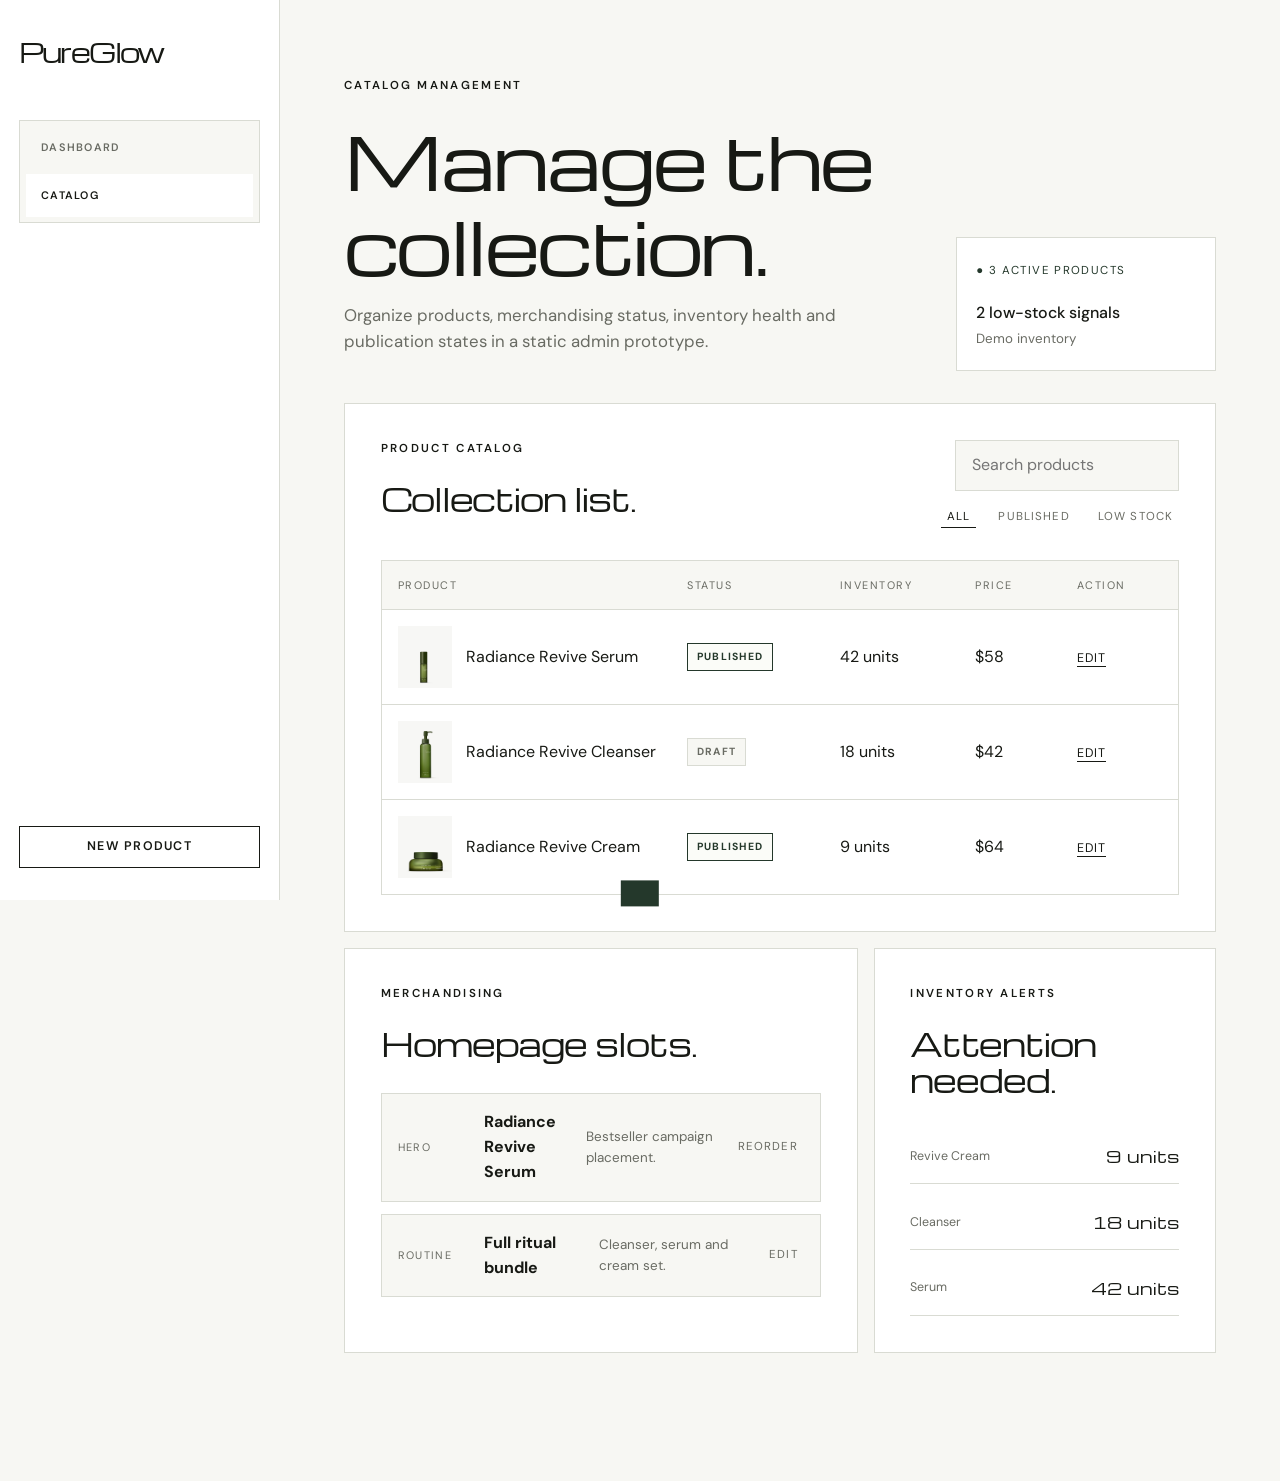
==== commit 69526322: "update admin page, add sidebar and search inside admin catalog" ====
--- a/admin-catalog.html
+++ b/admin-catalog.html
@@ -18,7 +18,6 @@
       <a class="wordmark" href="./index.html">PureGlow</a>
       <div class="admin-tabs">
         <a href="./admin-dashboard.html">Dashboard</a>
-        <a href="./admin-product-edit.html">Product editing</a>
         <a class="active" href="./admin-catalog.html">Catalog</a>
       </div>
       <button class="button button--outline button--small" type="button" data-admin-action>New product</button>
@@ -38,31 +37,37 @@
     <section class="admin-panel reveal">
       <div class="admin-panel__heading">
         <div><p class="eyebrow">Product catalog</p><h2>Collection list.</h2></div>
-        <div class="admin-filters">
-          <button class="active" type="button" data-admin-action>All</button>
-          <button type="button" data-admin-action>Published</button>
-          <button type="button" data-admin-action>Low stock</button>
+        <div class="admin-catalog-tools">
+          <label class="admin-search">
+            <span class="sr-only">Search catalog</span>
+            <input type="search" placeholder="Search products" data-admin-catalog-search>
+          </label>
+          <div class="admin-filters">
+            <button class="active" type="button" data-admin-action>All</button>
+            <button type="button" data-admin-action>Published</button>
+            <button type="button" data-admin-action>Low stock</button>
+          </div>
         </div>
       </div>
       <div class="catalog-table" role="table" aria-label="Catalog products">
         <div class="catalog-row catalog-row--head" role="row">
           <span>Product</span><span>Status</span><span>Inventory</span><span>Price</span><span>Action</span>
         </div>
-        <div class="catalog-row" role="row">
+        <div class="catalog-row" role="row" data-catalog-row>
           <span><img src="./resources/images/custom-blended-moisture-building-essence.jpg" alt="">Radiance Revive Serum</span>
           <span><b class="admin-badge">Published</b></span>
           <span>42 units</span>
           <span>$58</span>
           <span><a href="./admin-product-edit.html">Edit</a></span>
         </div>
-        <div class="catalog-row" role="row">
+        <div class="catalog-row" role="row" data-catalog-row>
           <span><img src="./resources/images/custom-blended-milk-cleanser.jpg" alt="">Radiance Revive Cleanser</span>
           <span><b class="admin-badge admin-badge--soft">Draft</b></span>
           <span>18 units</span>
           <span>$42</span>
           <span><a href="./admin-product-edit.html">Edit</a></span>
         </div>
-        <div class="catalog-row" role="row">
+        <div class="catalog-row" role="row" data-catalog-row>
           <span><img src="./resources/images/custom-blended-conditioning-cream.jpg" alt="">Radiance Revive Cream</span>
           <span><b class="admin-badge">Published</b></span>
           <span>9 units</span>
@@ -70,6 +75,7 @@
           <span><a href="./admin-product-edit.html">Edit</a></span>
         </div>
       </div>
+      <p class="catalog-empty" data-catalog-empty hidden>No products match that search.</p>
     </section>
 
     <section class="admin-grid">
--- a/resources/css/style.css
+++ b/resources/css/style.css
@@ -397,12 +397,14 @@
 
 /* Admin */
 body[data-page="admin"] { background: var(--paper); }
-.admin-header { position: sticky; top: 0; z-index: 30; border-bottom: 1px solid var(--line); background: rgba(255,255,255,.94); backdrop-filter: blur(16px); }
-.admin-topbar { min-height: 82px; display: grid; grid-template-columns: auto 1fr auto; gap: 2rem; align-items: center; }
-.admin-tabs { justify-self: center; display: flex; gap: .4rem; padding: .35rem; border: 1px solid var(--line); background: var(--paper); }
-.admin-tabs a { padding: .65rem .9rem; color: var(--muted); font-size: .68rem; font-weight: 600; letter-spacing: .12em; text-transform: uppercase; }
+.admin-header { position: fixed; inset: 0 auto 0 0; z-index: 30; width: 280px; border-right: 1px solid var(--line); background: rgba(255,255,255,.94); backdrop-filter: blur(16px); }
+.admin-topbar { width: 100%; min-height: 100%; display: flex; flex-direction: column; align-items: stretch; gap: 2rem; padding: 2rem 1.2rem; }
+.admin-topbar .wordmark { margin-bottom: 1rem; }
+.admin-tabs { display: flex; flex-direction: column; gap: .35rem; padding: .35rem; border: 1px solid var(--line); background: var(--paper); }
+.admin-tabs a { padding: .8rem .95rem; color: var(--muted); font-size: .68rem; font-weight: 600; letter-spacing: .12em; text-transform: uppercase; }
 .admin-tabs a.active, .admin-tabs a:hover { color: var(--ink); background: white; }
-.admin-shell { padding: clamp(3rem, 6vw, 6rem) 0 var(--space); }
+.admin-topbar > .button { margin-top: auto; width: 100%; }
+.admin-shell { width: auto; margin-left: 280px; padding: clamp(3rem, 6vw, 6rem) clamp(2rem, 5vw, 5rem) var(--space); }
 .admin-hero { display: grid; grid-template-columns: 1fr auto; gap: 2rem; align-items: end; margin-bottom: 2rem; }
 .admin-hero h1 { max-width: 840px; margin-bottom: 1rem; font-size: clamp(2.4rem, 5.6vw, 5.8rem); }
 .admin-hero p:not(.eyebrow) { max-width: 620px; color: var(--muted); font-size: 1.05rem; }
@@ -447,6 +449,9 @@
 .admin-modules button, .admin-filters button { border: 0; border-bottom: 1px solid transparent; background: none; cursor: pointer; color: var(--muted); font-size: .72rem; letter-spacing: .1em; text-transform: uppercase; }
 .admin-modules button:hover, .admin-filters button:hover, .admin-filters button.active { color: var(--ink); border-color: currentColor; }
 .admin-filters { display: flex; gap: 1rem; flex-wrap: wrap; }
+.admin-catalog-tools { display: grid; gap: 1rem; justify-items: end; }
+.admin-search input { width: min(320px, 100%); min-height: 44px; padding: .75rem 1rem; border: 1px solid var(--line); background: var(--paper); outline: 0; }
+.admin-search input:focus { border-color: var(--forest); background: white; }
 .catalog-table { display: grid; border: 1px solid var(--line); }
 .catalog-row { display: grid; grid-template-columns: 1.6fr .8fr .7fr .5fr .5fr; gap: 1rem; align-items: center; padding: 1rem; border-top: 1px solid var(--line); }
 .catalog-row:first-child { border-top: 0; }
@@ -454,6 +459,7 @@
 .catalog-row span:first-child { display: flex; align-items: center; gap: .9rem; }
 .catalog-row img { width: 54px; height: 62px; object-fit: cover; background: var(--paper); }
 .catalog-row a { border-bottom: 1px solid; font-size: .78rem; letter-spacing: .08em; text-transform: uppercase; }
+.catalog-empty { margin: 1rem 0 0; padding: 1.5rem; border: 1px dashed var(--line); background: var(--paper); color: var(--muted); text-align: center; }
 
 /* Case study */
 .case-hero { padding: clamp(5rem, 10vw, 9rem) 0; background: var(--paper); }
@@ -604,12 +610,18 @@
   .profile-order p { grid-column: auto; }
   .profile-saved-card { grid-template-columns: 88px 1fr; }
   .profile-saved-card img { height: 104px; }
+  .admin-header { position: sticky; inset: auto; width: auto; border-right: 0; border-bottom: 1px solid var(--line); }
   .admin-topbar, .admin-hero, .admin-metrics, .admin-grid, .admin-editor { grid-template-columns: 1fr; }
-  .admin-topbar { gap: 1rem; padding-block: 1rem; }
-  .admin-tabs { justify-self: stretch; overflow-x: auto; }
+  .admin-topbar { min-height: 0; display: grid; gap: 1rem; padding-block: 1rem; }
+  .admin-topbar .wordmark { margin-bottom: 0; }
+  .admin-tabs { flex-direction: row; overflow-x: auto; }
   .admin-tabs a { white-space: nowrap; }
+  .admin-topbar > .button { margin-top: 0; width: auto; }
+  .admin-shell { width: var(--shell); margin-inline: auto; padding: 3rem 0 var(--space); }
   .admin-status { min-width: 0; }
   .admin-panel__heading, .admin-actions { display: block; }
+  .admin-catalog-tools { justify-items: stretch; margin-top: 1rem; }
+  .admin-search input { width: 100%; }
   .admin-actions .button { width: 100%; margin-top: .75rem; }
   .admin-preview { position: static; }
   .admin-modules article { grid-template-columns: 1fr; }
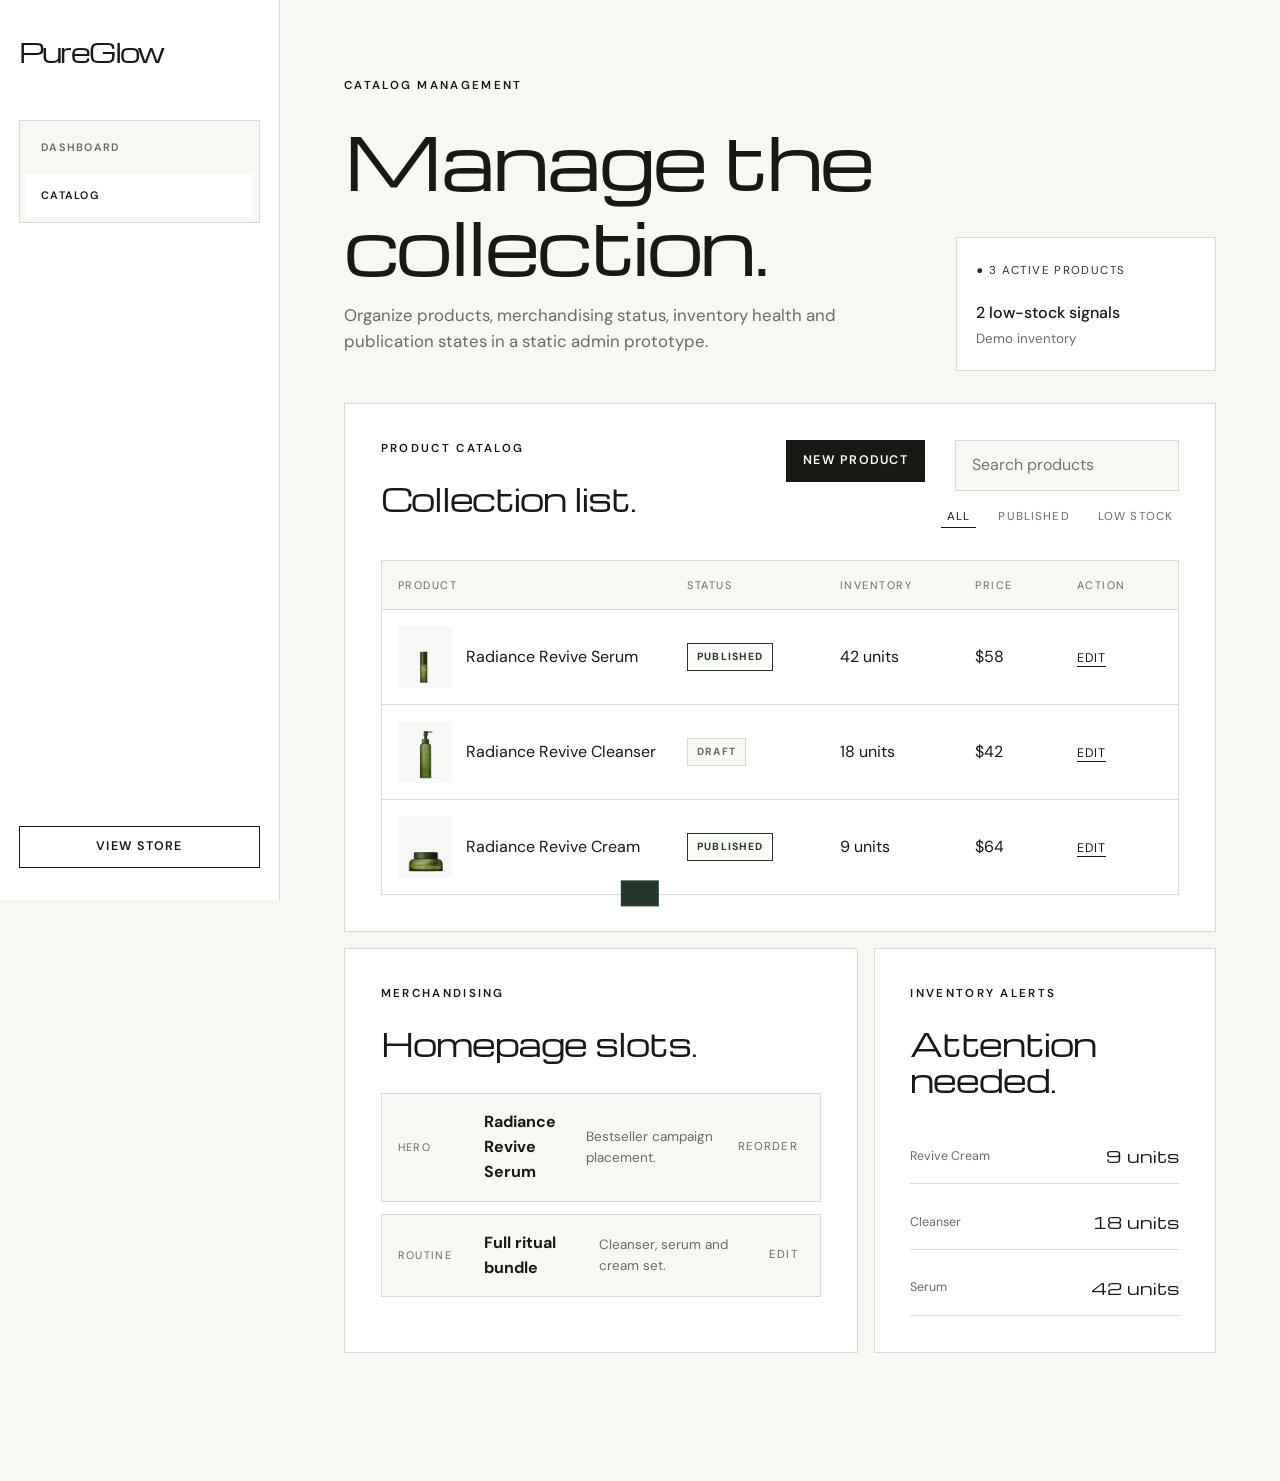
==== commit c4114062: "move new product button inside admin catalog" ====
--- a/admin-catalog.html
+++ b/admin-catalog.html
@@ -20,7 +20,7 @@
         <a href="./admin-dashboard.html">Dashboard</a>
         <a class="active" href="./admin-catalog.html">Catalog</a>
       </div>
-      <button class="button button--outline button--small" type="button" data-admin-action>New product</button>
+      <a class="button button--outline button--small" href="./index.html">View store</a>
     </nav>
   </header>
 
@@ -38,6 +38,7 @@
       <div class="admin-panel__heading">
         <div><p class="eyebrow">Product catalog</p><h2>Collection list.</h2></div>
         <div class="admin-catalog-tools">
+          <button class="button button--dark button--small" type="button" data-admin-action>New product</button>
           <label class="admin-search">
             <span class="sr-only">Search catalog</span>
             <input type="search" placeholder="Search products" data-admin-catalog-search>
--- a/resources/css/style.css
+++ b/resources/css/style.css
@@ -449,7 +449,8 @@
 .admin-modules button, .admin-filters button { border: 0; border-bottom: 1px solid transparent; background: none; cursor: pointer; color: var(--muted); font-size: .72rem; letter-spacing: .1em; text-transform: uppercase; }
 .admin-modules button:hover, .admin-filters button:hover, .admin-filters button.active { color: var(--ink); border-color: currentColor; }
 .admin-filters { display: flex; gap: 1rem; flex-wrap: wrap; }
-.admin-catalog-tools { display: grid; gap: 1rem; justify-items: end; }
+.admin-catalog-tools { display: grid; grid-template-columns: auto auto; gap: 1rem; align-items: center; justify-items: end; }
+.admin-catalog-tools .button { grid-row: span 2; align-self: start; }
 .admin-search input { width: min(320px, 100%); min-height: 44px; padding: .75rem 1rem; border: 1px solid var(--line); background: var(--paper); outline: 0; }
 .admin-search input:focus { border-color: var(--forest); background: white; }
 .catalog-table { display: grid; border: 1px solid var(--line); }
@@ -620,7 +621,8 @@
   .admin-shell { width: var(--shell); margin-inline: auto; padding: 3rem 0 var(--space); }
   .admin-status { min-width: 0; }
   .admin-panel__heading, .admin-actions { display: block; }
-  .admin-catalog-tools { justify-items: stretch; margin-top: 1rem; }
+  .admin-catalog-tools { grid-template-columns: 1fr; justify-items: stretch; margin-top: 1rem; }
+  .admin-catalog-tools .button { grid-row: auto; width: 100%; }
   .admin-search input { width: 100%; }
   .admin-actions .button { width: 100%; margin-top: .75rem; }
   .admin-preview { position: static; }
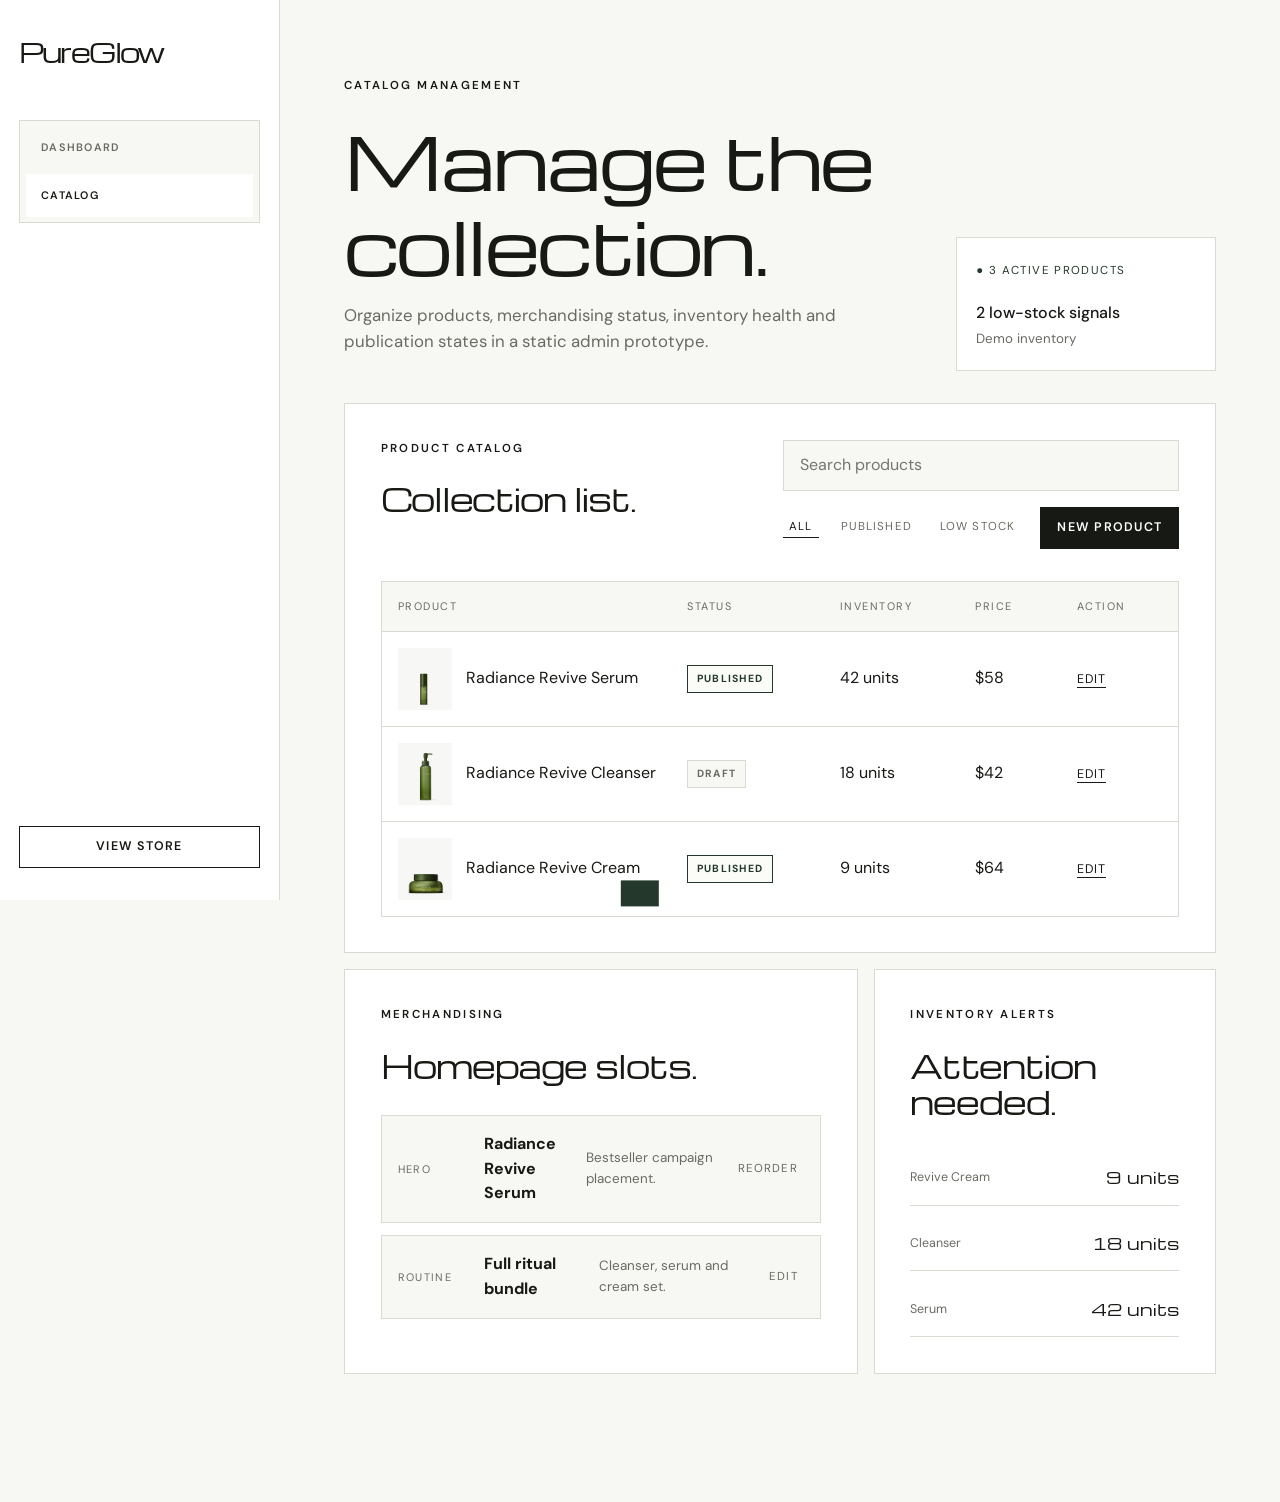
==== commit 5c2ee6c2: "adjust admin searchbar and tabs width and position" ====
--- a/admin-catalog.html
+++ b/admin-catalog.html
@@ -38,15 +38,17 @@
       <div class="admin-panel__heading">
         <div><p class="eyebrow">Product catalog</p><h2>Collection list.</h2></div>
         <div class="admin-catalog-tools">
-          <button class="button button--dark button--small" type="button" data-admin-action>New product</button>
           <label class="admin-search">
             <span class="sr-only">Search catalog</span>
             <input type="search" placeholder="Search products" data-admin-catalog-search>
           </label>
-          <div class="admin-filters">
-            <button class="active" type="button" data-admin-action>All</button>
-            <button type="button" data-admin-action>Published</button>
-            <button type="button" data-admin-action>Low stock</button>
+          <div class="admin-catalog-actions">
+            <div class="admin-filters">
+              <button class="active" type="button" data-admin-action>All</button>
+              <button type="button" data-admin-action>Published</button>
+              <button type="button" data-admin-action>Low stock</button>
+            </div>
+            <button class="button button--dark button--small" type="button" data-admin-action>New product</button>
           </div>
         </div>
       </div>
--- a/resources/css/style.css
+++ b/resources/css/style.css
@@ -449,9 +449,9 @@
 .admin-modules button, .admin-filters button { border: 0; border-bottom: 1px solid transparent; background: none; cursor: pointer; color: var(--muted); font-size: .72rem; letter-spacing: .1em; text-transform: uppercase; }
 .admin-modules button:hover, .admin-filters button:hover, .admin-filters button.active { color: var(--ink); border-color: currentColor; }
 .admin-filters { display: flex; gap: 1rem; flex-wrap: wrap; }
-.admin-catalog-tools { display: grid; grid-template-columns: auto auto; gap: 1rem; align-items: center; justify-items: end; }
-.admin-catalog-tools .button { grid-row: span 2; align-self: start; }
-.admin-search input { width: min(320px, 100%); min-height: 44px; padding: .75rem 1rem; border: 1px solid var(--line); background: var(--paper); outline: 0; }
+.admin-catalog-tools { display: grid; gap: 1rem; justify-items: stretch; }
+.admin-catalog-actions { display: flex; align-items: center; justify-content: space-between; gap: 1.2rem; }
+.admin-search input { width: 100%; min-height: 44px; padding: .75rem 1rem; border: 1px solid var(--line); background: var(--paper); outline: 0; }
 .admin-search input:focus { border-color: var(--forest); background: white; }
 .catalog-table { display: grid; border: 1px solid var(--line); }
 .catalog-row { display: grid; grid-template-columns: 1.6fr .8fr .7fr .5fr .5fr; gap: 1rem; align-items: center; padding: 1rem; border-top: 1px solid var(--line); }
@@ -622,7 +622,8 @@
   .admin-status { min-width: 0; }
   .admin-panel__heading, .admin-actions { display: block; }
   .admin-catalog-tools { grid-template-columns: 1fr; justify-items: stretch; margin-top: 1rem; }
-  .admin-catalog-tools .button { grid-row: auto; width: 100%; }
+  .admin-catalog-actions { align-items: stretch; flex-direction: column; }
+  .admin-catalog-actions .button { width: 100%; }
   .admin-search input { width: 100%; }
   .admin-actions .button { width: 100%; margin-top: .75rem; }
   .admin-preview { position: static; }
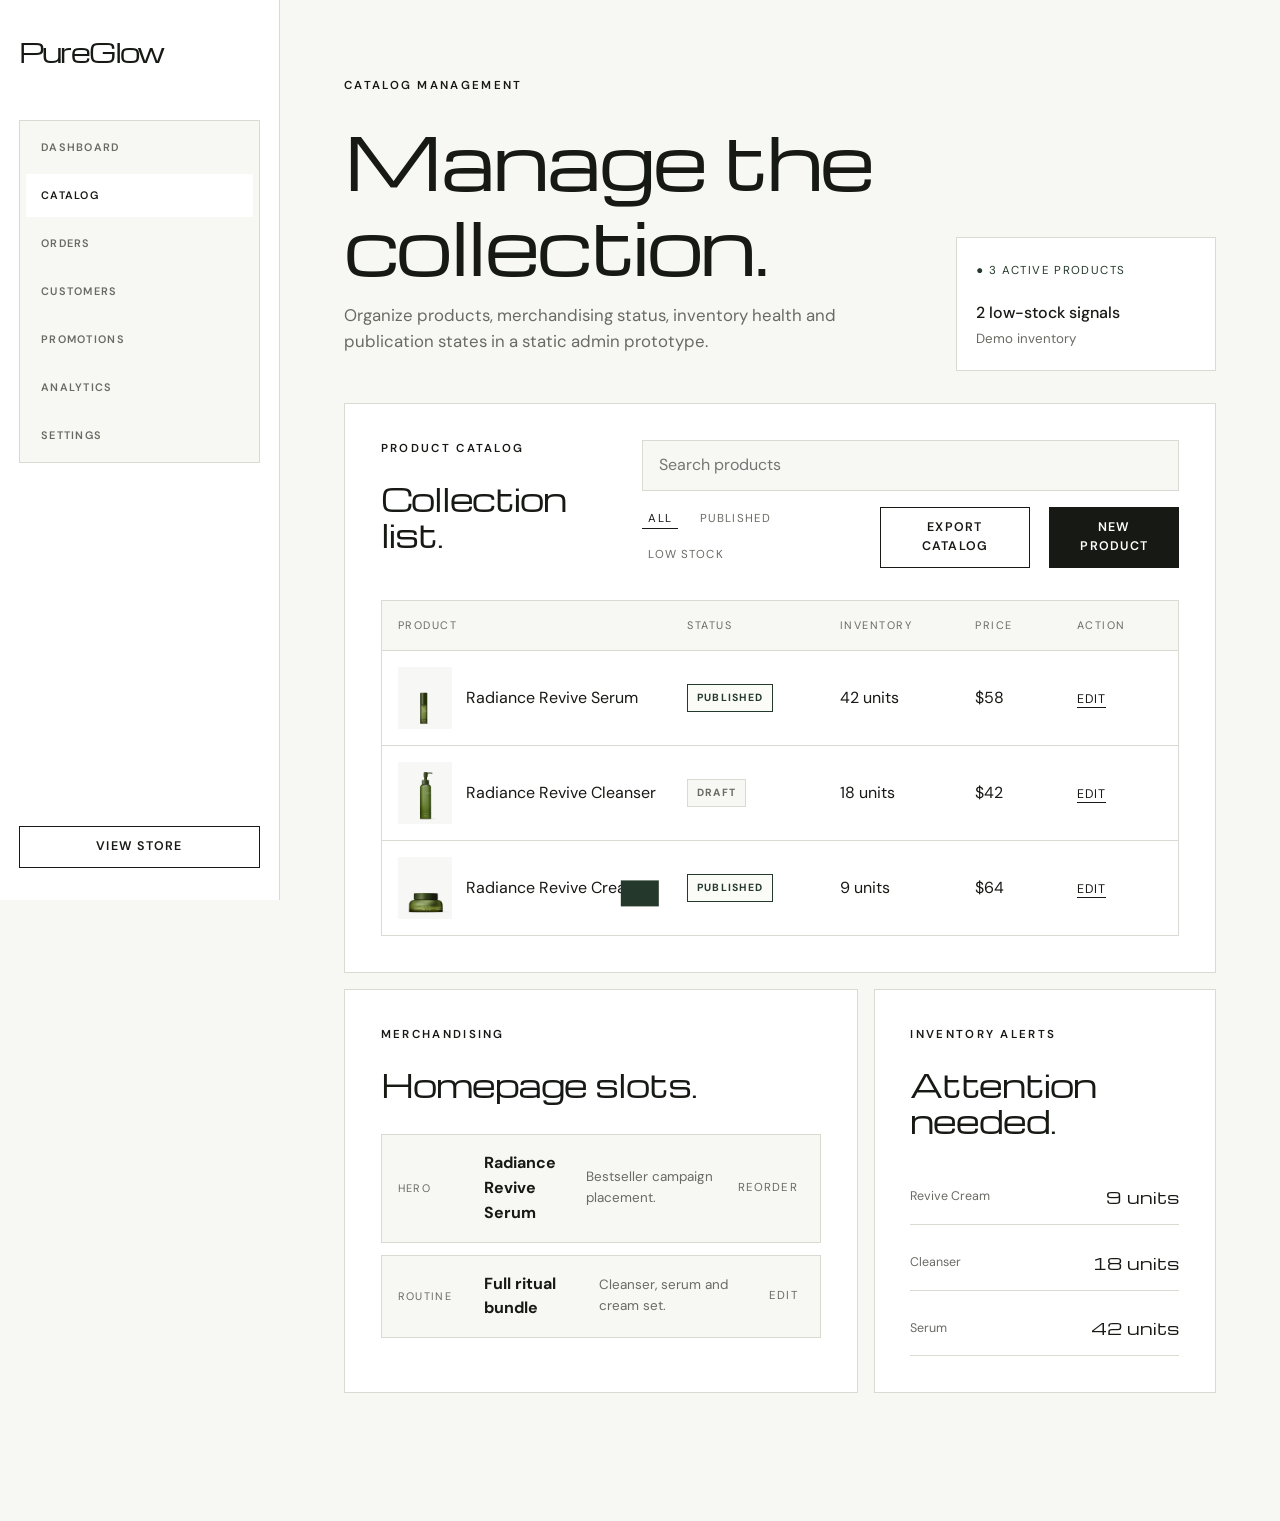
==== commit 0adf86bc: "expand admin catalog sidebar and add export buttons" ====
--- a/admin-catalog.html
+++ b/admin-catalog.html
@@ -19,6 +19,11 @@
       <div class="admin-tabs">
         <a href="./admin-dashboard.html">Dashboard</a>
         <a class="active" href="./admin-catalog.html">Catalog</a>
+        <a href="#" data-admin-action>Orders</a>
+        <a href="#" data-admin-action>Customers</a>
+        <a href="#" data-admin-action>Promotions</a>
+        <a href="#" data-admin-action>Analytics</a>
+        <a href="#" data-admin-action>Settings</a>
       </div>
       <a class="button button--outline button--small" href="./index.html">View store</a>
     </nav>
@@ -48,6 +53,7 @@
               <button type="button" data-admin-action>Published</button>
               <button type="button" data-admin-action>Low stock</button>
             </div>
+            <button class="button button--outline button--small" type="button" data-admin-export="catalog">Export catalog</button>
             <button class="button button--dark button--small" type="button" data-admin-action>New product</button>
           </div>
         </div>
--- a/resources/css/style.css
+++ b/resources/css/style.css
@@ -175,6 +175,8 @@
 .footer__label { color: #777a71; font-size: .68rem; letter-spacing: .16em; text-transform: uppercase; }
 .footer__grid > div:not(:first-child) { display: flex; flex-direction: column; align-items: flex-start; gap: .7rem; font-size: .85rem; }
 .footer__grid a:hover { color: var(--sand); }
+.footer-demo-button { display: inline-flex; align-items: center; justify-content: center; min-height: 42px; margin-top: .7rem; padding: .65rem 1rem; border: 1px solid #777a71; color: white; font-size: .68rem; font-weight: 600; letter-spacing: .12em; text-transform: uppercase; }
+.footer-demo-button:hover { border-color: var(--sand); color: var(--ink) !important; background: var(--sand); }
 .footer__bottom { display: flex; justify-content: space-between; margin-top: 5rem; padding-top: 1.3rem; border-top: 1px solid #343630; color: #777a71; font-size: .72rem; }
 
 .overlay { position: fixed; z-index: 60; inset: 0; background: rgba(13,15,11,.42); backdrop-filter: blur(3px); }
@@ -408,6 +410,8 @@
 .admin-hero { display: grid; grid-template-columns: 1fr auto; gap: 2rem; align-items: end; margin-bottom: 2rem; }
 .admin-hero h1 { max-width: 840px; margin-bottom: 1rem; font-size: clamp(2.4rem, 5.6vw, 5.8rem); }
 .admin-hero p:not(.eyebrow) { max-width: 620px; color: var(--muted); font-size: 1.05rem; }
+.admin-hero__aside { display: grid; gap: 1rem; }
+.admin-export-actions { display: grid; grid-template-columns: 1fr 1fr; gap: .7rem; }
 .admin-status { min-width: 260px; padding: 1.2rem; border: 1px solid var(--line); background: white; }
 .admin-status span { color: var(--forest); font-size: .72rem; letter-spacing: .12em; text-transform: uppercase; }
 .admin-status b { display: block; margin-top: 1.2rem; font-weight: 500; }
@@ -620,6 +624,7 @@
   .admin-topbar > .button { margin-top: 0; width: auto; }
   .admin-shell { width: var(--shell); margin-inline: auto; padding: 3rem 0 var(--space); }
   .admin-status { min-width: 0; }
+  .admin-export-actions { grid-template-columns: 1fr; }
   .admin-panel__heading, .admin-actions { display: block; }
   .admin-catalog-tools { grid-template-columns: 1fr; justify-items: stretch; margin-top: 1rem; }
   .admin-catalog-actions { align-items: stretch; flex-direction: column; }
